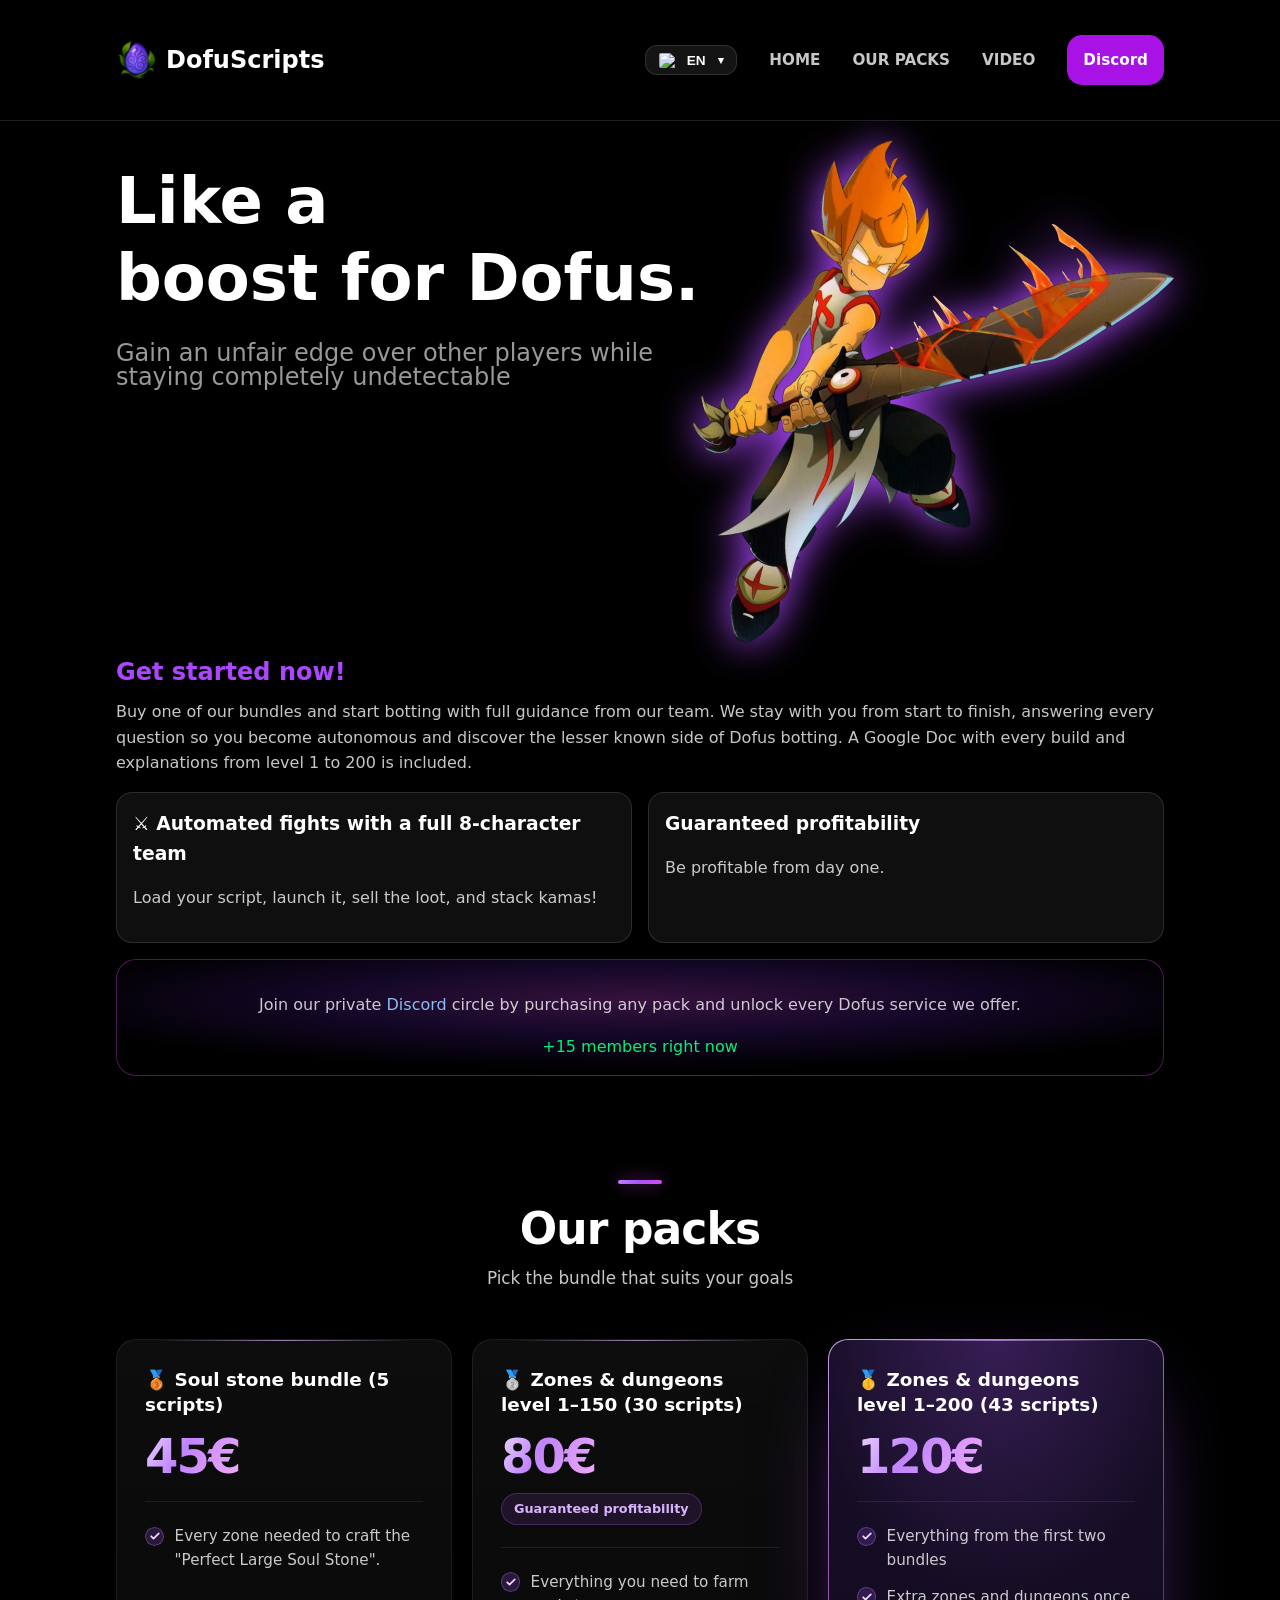
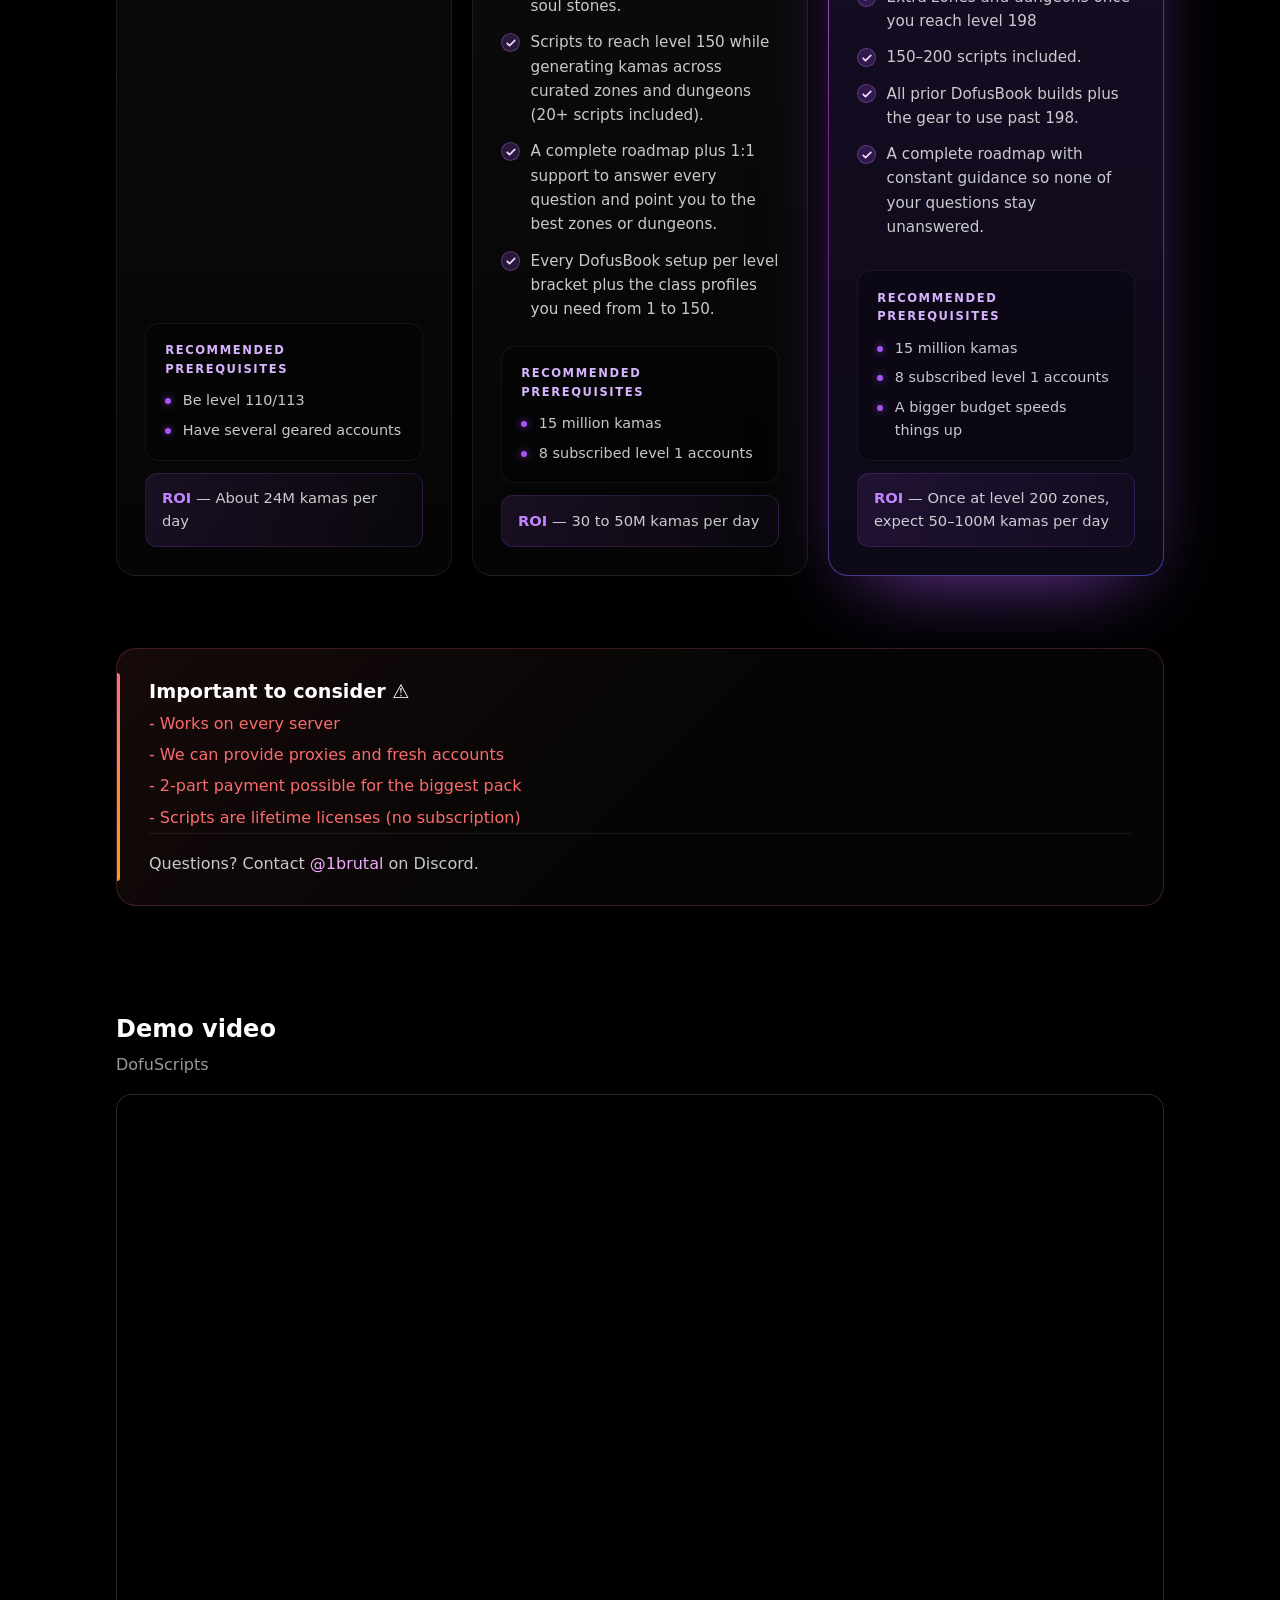
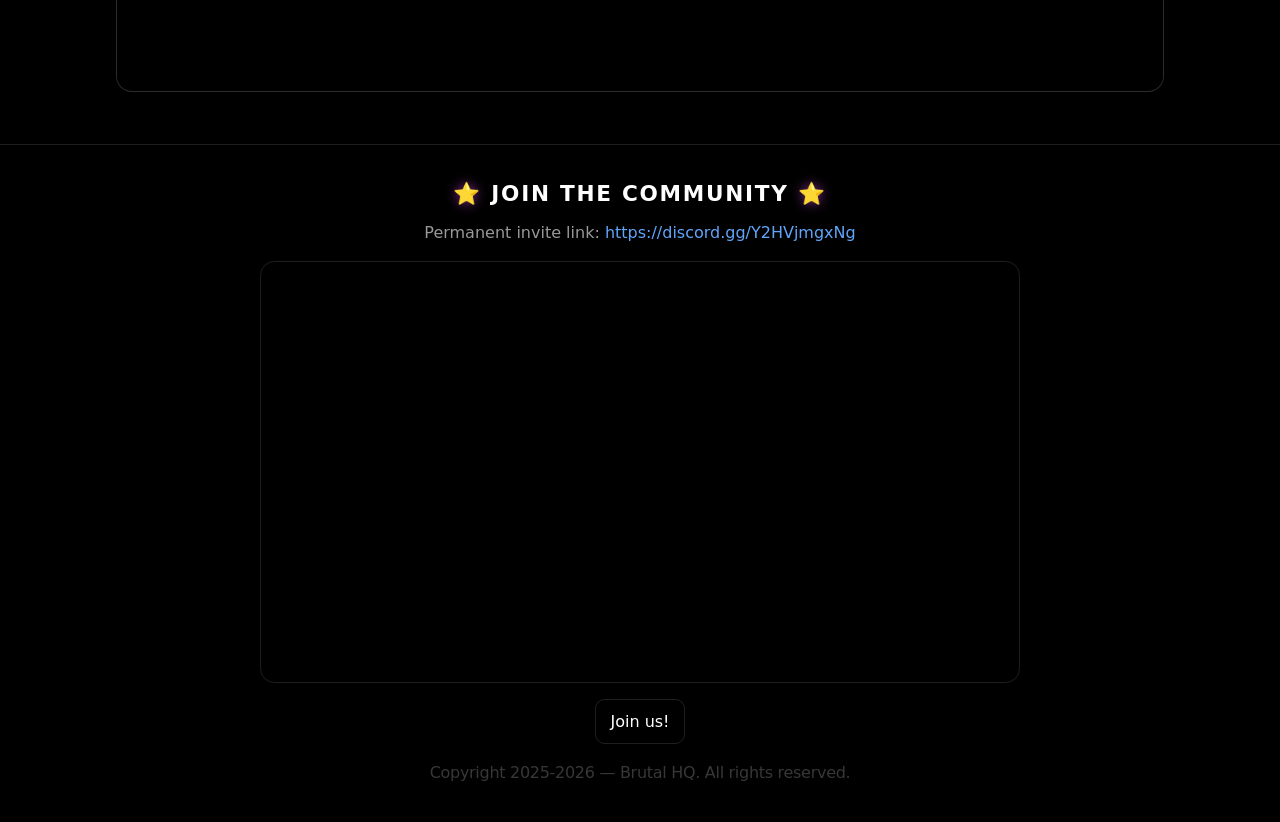
==== en/index.html @ c9776eda "feat: modern packs grid, blade shine animation and multilingual SEO - Packs section: 3-column pricin" ====
<!doctype html>
<!-- Page générée par _tools/build_i18n.py à partir de index.html : ne pas modifier à la main -->
<html lang="en" data-page-lang="en">

<head>
  <meta charset="utf-8" />
  <meta name="viewport" content="width=device-width, initial-scale=1.0" />

  <meta name="theme-color" content="#000000" />

  <!-- ===== SEO de base ===== -->
  <title>DofuScripts – Dofus 3.0 Unity Script Packs (Level 1 to 200)</title>
  <meta name="description"
    content="Dofus 3.0 Unity script packs from level 1 to 200: zones, dungeons and soul stones with an 8-character team. Lifetime scripts, demo video and Discord support." />
  <meta name="robots" content="index,follow,max-image-preview:large,max-snippet:-1,max-video-preview:-1" />
  <meta name="author" content="Brutal HQ" />
  <link rel="canonical" href="https://www.dofuscripts.com/en/" />

  <!-- Versions linguistiques -->
  <link rel="alternate" hreflang="fr" href="https://www.dofuscripts.com/" />
  <link rel="alternate" hreflang="en" href="https://www.dofuscripts.com/en/" />
  <link rel="alternate" hreflang="es" href="https://www.dofuscripts.com/es/" />
  <link rel="alternate" hreflang="pt" href="https://www.dofuscripts.com/pt/" />
  <link rel="alternate" hreflang="ar-MA" href="https://www.dofuscripts.com/ma/" />
  <link rel="alternate" hreflang="x-default" href="https://www.dofuscripts.com/" />

  <!-- Favicons -->
  <link rel="icon" href="../favicon.ico" sizes="48x48">
  <link rel="icon" type="image/png" sizes="32x32" href="../favicon-32x32.png">
  <link rel="icon" type="image/png" sizes="1024x1024" href="../DofuScripts.png">
  <link rel="apple-touch-icon" sizes="180x180" href="../apple-touch-icon.png">
  <link rel="manifest" href="../site.webmanifest">

  <!-- ===== Social (Open Graph & Twitter) ===== -->
  <meta property="og:type" content="website">
  <meta property="og:site_name" content="DofuScripts">
  <meta property="og:locale" content="en_GB">
  <meta property="og:locale:alternate" content="fr_FR">
  <meta property="og:locale:alternate" content="es_ES">
  <meta property="og:locale:alternate" content="pt_BR">
  <meta property="og:locale:alternate" content="ar_MA">
  <meta property="og:title" content="DofuScripts — Dofus 3.0 script packs with full coaching">
  <meta property="og:description" content="Dofus script packs from level 1 to 200, demo video and complete support">
  <meta property="og:url" content="https://www.dofuscripts.com/en/">
  <meta property="og:image" content="https://www.dofuscripts.com/og-image.jpg">
  <meta property="og:image:type" content="image/jpeg">
  <meta property="og:image:width" content="1200">
  <meta property="og:image:height" content="630">
  <meta property="og:image:alt" content="Logo DofuScripts">

  <meta name="twitter:card" content="summary_large_image">
  <meta name="twitter:title" content="DofuScripts — Dofus 3.0 script packs with full coaching">
  <meta name="twitter:description" content="Dofus script packs from level 1 to 200, demo video and complete support">
  <meta name="twitter:url" content="https://www.dofuscripts.com/en/">
  <meta name="twitter:image" content="https://www.dofuscripts.com/og-image.jpg">
  <meta name="twitter:image:alt" content="Logo DofuScripts">

  <!-- Perf hints pour YouTube -->
  <link rel="preconnect" href="https://www.youtube-nocookie.com" crossorigin>
  <link rel="dns-prefetch" href="https://www.youtube-nocookie.com">
  <link rel="preconnect" href="https://i.ytimg.com" crossorigin>
  <link rel="dns-prefetch" href="https://i.ytimg.com">

  <!-- Script JS -->
  <script src="../effect.js" defer></script>

  <!-- ===== Données structurées Schema.org ===== -->
  <script type="application/ld+json">
  {
    "@context": "https://schema.org",
    "@graph": [
      {
        "@type": "Organization",
        "@id": "https://www.dofuscripts.com/#organization",
        "name": "DofuScripts",
        "url": "https://www.dofuscripts.com/",
        "logo": {
          "@type": "ImageObject",
          "url": "https://www.dofuscripts.com/DofuScripts.png",
          "width": 1024,
          "height": 1024
        },
        "description": "Dofus 3.0 Unity script packs from level 1 to 200 with full support on Discord.",
        "sameAs": [
          "https://discord.gg/Y2HVjmgxNg"
        ],
        "contactPoint": {
          "@type": "ContactPoint",
          "contactType": "customer support",
          "url": "https://discord.gg/Y2HVjmgxNg",
          "availableLanguage": [
            "French",
            "English",
            "Spanish",
            "Portuguese",
            "Arabic"
          ]
        }
      },
      {
        "@type": "WebSite",
        "@id": "https://www.dofuscripts.com/#website",
        "name": "DofuScripts",
        "url": "https://www.dofuscripts.com/",
        "inLanguage": [
          "fr-FR",
          "en",
          "es",
          "pt",
          "ar-MA"
        ],
        "publisher": {
          "@id": "https://www.dofuscripts.com/#organization"
        }
      },
      {
        "@type": "WebPage",
        "@id": "https://www.dofuscripts.com/en/#webpage",
        "url": "https://www.dofuscripts.com/en/",
        "name": "DofuScripts – Dofus 3.0 Unity Script Packs (Level 1 to 200)",
        "description": "Dofus 3.0 Unity script packs from level 1 to 200: zones, dungeons and soul stones with an 8-character team. Lifetime scripts, demo video and Discord support.",
        "inLanguage": "en",
        "isPartOf": {
          "@id": "https://www.dofuscripts.com/#website"
        },
        "about": {
          "@id": "https://www.dofuscripts.com/#organization"
        },
        "video": {
          "@id": "https://www.dofuscripts.com/#video"
        }
      },
      {
        "@type": "VideoObject",
        "@id": "https://www.dofuscripts.com/#video",
        "name": "Demo video DofuScripts",
        "description": "Démo des packs et fonctionnalités DofuScripts.",
        "thumbnailUrl": [
          "https://i.ytimg.com/vi/tYnIxwcrqRg/hqdefault.jpg"
        ],
        "uploadDate": "2025-10-10",
        "contentUrl": "https://www.youtube.com/watch?v=tYnIxwcrqRg",
        "embedUrl": "https://www.youtube-nocookie.com/embed/tYnIxwcrqRg?rel=0&modestbranding=1",
        "publisher": {
          "@id": "https://www.dofuscripts.com/#organization"
        }
      },
      {
        "@type": "ItemList",
        "@id": "https://www.dofuscripts.com/en/#packs",
        "name": "Our packs DofuScripts",
        "numberOfItems": 3,
        "itemListElement": [
          {
            "@type": "ListItem",
            "position": 1,
            "item": {
              "@type": "Product",
              "name": "Soul stone bundle (5 scripts)",
              "description": "Every zone needed to craft the \"Perfect Large Soul Stone\". ROI — About 24M kamas per day",
              "image": "https://www.dofuscripts.com/DofuScripts.png",
              "brand": {
                "@type": "Brand",
                "name": "DofuScripts"
              },
              "offers": {
                "@type": "Offer",
                "price": "45.00",
                "priceCurrency": "EUR",
                "availability": "https://schema.org/InStock",
                "url": "https://www.dofuscripts.com/en/#packs",
                "seller": {
                  "@id": "https://www.dofuscripts.com/#organization"
                }
              }
            }
          },
          {
            "@type": "ListItem",
            "position": 2,
            "item": {
              "@type": "Product",
              "name": "Zones & dungeons level 1–150 (30 scripts)",
              "description": "Everything you need to farm soul stones. ROI — 30 to 50M kamas per day",
              "image": "https://www.dofuscripts.com/DofuScripts.png",
              "brand": {
                "@type": "Brand",
                "name": "DofuScripts"
              },
              "offers": {
                "@type": "Offer",
                "price": "80.00",
                "priceCurrency": "EUR",
                "availability": "https://schema.org/InStock",
                "url": "https://www.dofuscripts.com/en/#packs",
                "seller": {
                  "@id": "https://www.dofuscripts.com/#organization"
                }
              }
            }
          },
          {
            "@type": "ListItem",
            "position": 3,
            "item": {
              "@type": "Product",
              "name": "Zones & dungeons level 1–200 (43 scripts)",
              "description": "Everything from the first two bundles ROI — Once at level 200 zones, expect 50–100M kamas per day",
              "image": "https://www.dofuscripts.com/DofuScripts.png",
              "brand": {
                "@type": "Brand",
                "name": "DofuScripts"
              },
              "offers": {
                "@type": "Offer",
                "price": "120.00",
                "priceCurrency": "EUR",
                "availability": "https://schema.org/InStock",
                "url": "https://www.dofuscripts.com/en/#packs",
                "seller": {
                  "@id": "https://www.dofuscripts.com/#organization"
                }
              }
            }
          }
        ]
      }
    ]
  }
  </script>

  <!-- ======= CSS ======= -->
  <link rel="stylesheet" href="../style.css">

</head>

<body>

  <header class="header">
    <div class="container">
      <div class="brand">
        <!-- Logo image -->
        <div class="brand">
          <a href="#">
            <img src="../logo-96.png" alt="Logo DofuScripts" class="logo" width="42" height="42">
          </a>
        </div>
        <a href="#" class="brand-link">
          <strong style="font-size:1.5rem">DofuScripts</strong>
        </a>
      </div>
      <nav id="nav" class="nav" aria-label="Navigation principale">
        <div class="language-toggle">
          <button id="languageButton" class="language-button" type="button" aria-haspopup="true" aria-expanded="false"
            aria-controls="languageMenu" aria-label="Change language">
            <span class="sr-only" data-i18n="nav.languageLabel">Change language</span>
            <img id="languageButtonFlag" class="flag-icon" src="https://flagcdn.com/w40/gb.png" width="20" height="15" alt="EN" />
            <span id="languageButtonLabel">EN</span>
            <span class="language-caret" aria-hidden="true">▾</span>
          </button>
          <div id="languageMenu" class="language-menu" role="menu">
            <button type="button" class="language-option" data-lang="fr" data-href="../" role="menuitem">
              <img class="flag-icon" src="https://flagcdn.com/w40/fr.png" width="20" height="15" alt="FR" /> Français
            </button>
            <button type="button" class="language-option" data-lang="en" data-href="../en/" role="menuitem">
              <img class="flag-icon" src="https://flagcdn.com/w40/gb.png" width="20" height="15" alt="GB" /> English
            </button>
            <button class="language-option" data-lang="es" data-href="../es/" role="menuitem">
              <img class="flag-icon" src="https://flagcdn.com/w40/es.png" width="20" height="15" alt="ES" />
              <span>Español</span>
            </button>
            <button class="language-option" data-lang="pt" data-href="../pt/" role="menuitem">
              <img class="flag-icon" src="https://flagcdn.com/w40/pt.png" width="20" height="15" alt="PT" />
              <span>Português</span>
            </button>
            <button class="language-option" data-lang="ar" data-href="../ma/" role="menuitem">
              <img class="flag-icon" src="https://flagcdn.com/w40/ma.png" width="20" height="15" alt="MA" />
              <span>Maroc</span>
            </button>
          </div>
        </div>
        <strong><a href="#accueil" data-i18n="nav.home">HOME</a></strong>
        <strong><a href="#packs" data-i18n="nav.packs">OUR PACKS</a></strong>
        <strong><a href="#video" data-i18n="nav.video">VIDEO</a></strong>
        <strong><a href="https://discord.gg/Y2HVjmgxNg" class="nav-button" target="_blank"
            rel="noopener" data-i18n="nav.discord">Discord</a></strong>
      </nav>
      <button id="burger" class="burger" aria-label="Ouvrir le menu">☰</button>
    </div>

  </header>

  <main>
    <section id="accueil">
      <div class="snow-container"></div>
      <div class="container">

        <h1 style="font-size: 4rem" data-i18n="hero.title">Like a <br> boost for Dofus.</h1>
        <p class="muted2" style="font-size: 1.5rem; line-height: 1;" data-i18n="hero.subtitle">Gain an unfair edge over other players while <br> staying completely undetectable</p>
        <div class="image-container">
          <div class="right-image">
            <picture>
              <source srcset="../Tristepin.webp" type="image/webp">
              <img src="../Tristepin.png" alt="Tristepin, a Dofus character, attacking with his flaming sword"
                class="fade-in-image glow" width="1200" height="1250" fetchpriority="high">
            </picture>
            <span class="blade-shine" aria-hidden="true"></span>
            <span class="blade-glint" aria-hidden="true"></span>
          </div>
        </div>
        <h2 style="margin-top:15rem; color:#AD46FF" data-i18n="hero.ctaHeading">Get started now!</h2>
        <p class="muted" style="margin-top:.5rem" data-i18n="hero.ctaBody">Buy one of our bundles and start botting with full guidance from our team. We stay with you from start to finish, answering every question so you become autonomous and discover the lesser known side of Dofus botting. A Google Doc with every build and explanations from level 1 to 200 is included.</p>

        <div class="grid cols-2" style="margin-top:1rem">
          <div class="card">
            <h3 data-i18n="hero.cardCombatTitle">⚔️ Automated fights with a full 8-character team</h3>
            <p class="muted" data-i18n="hero.cardCombatBody">Load your script, launch it, sell the loot, and stack kamas!</p>
          </div>
          <div class="card">
            <h3 data-i18n="hero.cardRoiTitle">Guaranteed profitability</h3>
            <p class="muted" data-i18n="hero.cardRoiBody">Be profitable from day one.</p>
          </div>
        </div>


        <div class="section-bg" style="margin-top:1rem;padding:1rem">
          <p class="muted" data-i18n="hero.sectionBgText">Join our private <span style="color:#8cbbf5">Discord</span> circle by purchasing any pack and unlock every Dofus service we offer.</p>
          <p class="muted2" style="margin:.25rem 0 0 0; color: rgb(1, 240, 121);" data-i18n="hero.sectionBgMembers">+15 members right now</p>

        </div>
      </div>
    </section>

    <section id="packs">
      <div class="container">
        <div class="section-head">
          <h2 data-i18n="packs.title">Our packs</h2>
          <p class="muted" data-i18n="packs.subtitle">Pick the bundle that suits your goals</p>
        </div>

        <div class="packs-grid">
          <div class="card pack-card">
            <div class="pack-head">
              <h3 data-i18n="pack1.title">🥉 Soul stone bundle (5 scripts)</h3>
              <span class="pill price">45€</span>
            </div>
            <ul class="list muted">
              <li data-i18n="pack1.feature1">Every zone needed to craft the "Perfect Large Soul Stone".</li>
            </ul>
            <div class="card prereq">
              <div class="prereq-title" data-i18n="packs.prereqTitle">Recommended prerequisites</div>
              <ul class="list muted">
                <li data-i18n="pack1.prereq1">Be level 110/113</li>
                <li data-i18n="pack1.prereq2">Have several geared accounts</li>
              </ul>
            </div>
            <p class="muted rentability" data-i18n="pack1.rentability"><strong style="color:#AD46FF">ROI</strong> — About 24M kamas per day</p>
          </div>

          <div class="card pack-card">
            <div class="pack-head">
              <h3 data-i18n="pack2.title">🥈 Zones & dungeons level 1–150 (30 scripts)</h3>
              <span class="pill price">80€</span>
              <p class="muted pack-tagline" data-i18n="pack2.tagline">Guaranteed profitability</p>
            </div>
            <ul class="list muted">
              <li data-i18n="pack2.feature1">Everything you need to farm soul stones.</li>
              <li data-i18n="pack2.feature2">Scripts to reach level 150 while generating kamas across curated zones and dungeons (20+ scripts included).</li>
              <li data-i18n="pack2.feature3">A complete roadmap plus 1:1 support to answer every question and point you to the best zones or dungeons.</li>
              <li data-i18n="pack2.feature4">Every DofusBook setup per level bracket plus the class profiles you need from 1 to 150.</li>
            </ul>
            <div class="card prereq">
              <div class="prereq-title" data-i18n="packs.prereqTitle">Recommended prerequisites</div>
              <ul class="list muted">
                <li data-i18n="pack2.prereq1">15 million kamas</li>
                <li data-i18n="pack2.prereq2">8 subscribed level 1 accounts</li>
              </ul>
            </div>
            <p class="muted rentability" data-i18n="pack2.rentability"><strong style="color:#AD46FF">ROI</strong> — 30 to 50M kamas per day</p>
          </div>

          <div class="card pack-card pack-featured">
            <div class="pack-head">
              <h3 data-i18n="pack3.title">🥇 Zones & dungeons level 1–200 (43 scripts)</h3>
              <span class="pill price">120€</span>
            </div>
            <ul class="list muted">
              <li data-i18n="pack3.feature1">Everything from the first two bundles</li>
              <li data-i18n="pack3.feature2">Extra zones and dungeons once you reach level 198</li>
              <li data-i18n="pack3.feature3">150–200 scripts included.</li>
              <li data-i18n="pack3.feature4">All prior DofusBook builds plus the gear to use past 198.</li>
              <li data-i18n="pack3.feature5">A complete roadmap with constant guidance so none of your questions stay unanswered.</li>
            </ul>
            <div class="card prereq">
              <div class="prereq-title" data-i18n="packs.prereqTitle">Recommended prerequisites</div>
              <ul class="list muted">
                <li data-i18n="pack3.prereq1">15 million kamas</li>
                <li data-i18n="pack3.prereq2">8 subscribed level 1 accounts</li>
                <li data-i18n="pack3.prereq3">A bigger budget speeds things up</li>
              </ul>
            </div>
            <p class="muted rentability" data-i18n="pack3.rentability"><strong style="color:#AD46FF">ROI</strong> — Once at level 200 zones, expect 50–100M kamas per day</p>
          </div>
        </div>

        <div class="card notice-card">
          <p class="notice-title" data-i18n="packs.noticeTitle">Important to consider ⚠️</p>
          <p class="muted notice-body" data-i18n="packs.noticeBody">- Works on every server<br>- We can provide proxies and fresh accounts<br>- 2-part payment possible for the biggest pack<br>- Scripts are lifetime licenses (no subscription)</p>
          <p class="muted notice-contact" data-i18n="packs.questions">Questions? Contact <span style="color:#f0abfc">@1brutal</span> on Discord.</p>
        </div>
      </div>
    </section>

    <section id="video">
      <div class="container">
        <h2 data-i18n="video.title">Demo video</h2>
        <p class="muted2" style="margin-top:.25rem" data-i18n="video.subtitle">DofuScripts</p>
        <div class="card" style="margin-top:1rem;padding:0;overflow:hidden">
          <div style="aspect-ratio:16/9;background:#000">
            <iframe width="100%" height="100%"
              src="https://www.youtube-nocookie.com/embed/tYnIxwcrqRg?rel=0&modestbranding=1"
              title="Demo video DofuScripts" frameborder="0"
              allow="accelerometer; autoplay; clipboard-write; encrypted-media; gyroscope; picture-in-picture; web-share"
              loading="lazy" referrerpolicy="strict-origin-when-cross-origin" allowfullscreen></iframe>
          </div>
        </div>
      </div>
    </section>
  </main>

  <footer id="discord">
    <div class="container" style="padding:2rem 0 2.25rem 0">
      <div class="discord-wrap">
        <h2 class="discord-title"><span class="star">⭐</span> <span data-i18n="footer.communityTitle">JOIN THE COMMUNITY</span> <span class="star">⭐</span></h2>
        <div class="discord-invite muted2">
          <span data-i18n="footer.invite">Permanent invite link:</span>
          <a id="inviteLink" href="https://discord.gg/Y2HVjmgxNg" target="_blank"
            rel="noreferrer">https://discord.gg/Y2HVjmgxNg</a>
        </div>
        <div class="discord-card">
          <iframe id="discordWidget" class="discord-frame" title="Discord Widget"
            src="https://discord.com/widget?id=1425488513432031236&theme=dark" allowtransparency="true" loading="lazy"
            sandbox="allow-popups allow-popups-to-escape-sandbox allow-same-origin allow-scripts"></iframe>
        </div>
        <div id="discordFallback" class="muted" style="display:none;padding:.8rem 0;text-align:center"
          data-i18n="footer.widgetFallback">The widget seems disabled on the server. Enable it via <strong>Server Settings → Widget → Enable Widget</strong>.</div>
        <div style="text-align:center;margin-top:1rem">
          <a class="btn" href="https://discord.gg/Y2HVjmgxNg" target="_blank" rel="noreferrer"
            data-i18n="footer.joinCta">Join us!</a>
        </div>
        <div style="text-align:center;margin-top:1rem;letter-spacing: -0.29px;color:rgb(56, 55, 55)"
          data-i18n="footer.copyright">Copyright 2025-2026 <span id="y"></span> — Brutal HQ. All rights reserved.</div>
      </div>
    </div>
  </footer>

  <script>
    const burger = document.getElementById('burger');
    const nav = document.getElementById('nav');
    const navLinks = nav.querySelectorAll('a');

    // Ouvre / ferme le menu quand on clique sur le burger
    burger.addEventListener('click', () => {
      nav.classList.toggle('active');
      burger.classList.toggle('active');
    });

    // Ferme le menu quand on clique sur un lien
    navLinks.forEach(link => {
      link.addEventListener('click', () => {
        nav.classList.remove('active');
        burger.classList.remove('active');
      });
    });
  </script>



</body>

</html>
---- style.css ----
:root {
    --bg: #000;
    --fg: #fff;
    --muted: rgba(255, 255, 255, .78);
    --muted2: rgba(255, 255, 255, .6);
    --card: rgba(255, 255, 255, .06);
    --border: rgba(255, 255, 255, .12);
    --accent: #d946ef;
    --accent-2: #6d28d9;
  }

  html {
    scroll-behavior: smooth
  }

  body {
    margin: 0;
    background: var(--bg);
    color: var(--fg);
    font: 16px/1.6 ui-sans-serif, system-ui, -apple-system, Segoe UI, Roboto, Ubuntu, Cantarell, Noto Sans, Arial, "Apple Color Emoji", "Segoe UI Emoji"
  }

  .container {
    max-width: 1080px;
    margin-inline: auto;
    padding: 0 1rem
  }

  .header {
    position: sticky;
    top: 0;
    z-index: 40;
    border-bottom: 1px solid var(--border);
    background: rgba(0, 0, 0, .7);
    -webkit-backdrop-filter: saturate(150%) blur(6px);
    backdrop-filter: saturate(150%) blur(6px);
  }

  .brand {
    display: flex;
    align-items: center;
    gap: .5rem
  }

  .nav {
    display: flex;
    gap: 1.25rem;
    align-items: center
  }

  .nav a {
    color: var(--muted);
    text-decoration: none;
    font-size: .95rem;
    font-weight: 700;
    text-transform: uppercase;
    transition: transform 0.5s ease, color 0.5s ease;
  }

  .nav a:hover {
    color: var(--fg);
    transform: translateY(-2px)
  }

  .nav-button {
    background-color: #a855f7;
    color: #fff !important;
    padding: .4rem .9rem;
    border-radius: .5rem;
    text-transform: none !important;
    transition: all .3s ease;
  }

  .nav-button:hover {
    background-color: #9333ea;
    box-shadow: 0 0 12px rgba(168, 85, 247, .5);
    transform: translateY(-2px);
  }

  .burger {
    display: none;
    appearance: none;
    background: none;
    border: 1px solid var(--border);
    border-radius: .6rem;
    color: #fff;
    padding: .45rem .6rem
  }

  section {
    scroll-margin-top: 84px;
    padding: 3.25rem 0
  }

  h1 {
    font-size: 2.125rem;
    line-height: 1.2;
    margin: 0
  }

  h2 {
    font-size: 1.5rem;
    margin: 0
  }

  h3 {
    margin: 0 0 .25rem 0
  }

  .muted {
    color: var(--muted)
  }

  .muted2 {
    color: var(--muted2)
  }

  .grid {
    display: grid;
    gap: 1rem
  }

  .cols-2 {
    grid-template-columns: repeat(2, minmax(0, 1fr))
  }

  .card {
    background: var(--card);
    border: 1px solid var(--border);
    border-radius: 1rem;
    padding: 1rem
  }

  .pill {
    display: inline-block;
    background: rgba(217, 70, 239, .22);
    color: #f0abfc;
    padding: .35rem .7rem;
    border-radius: .5rem;
    font-size: .85rem;
    white-space: nowrap
  }

  .section-bg {
    position: relative;
    overflow: hidden;
    border: 1px solid rgba(217, 70, 239, .35);
    border-radius: 1.25rem;
    text-align: center;
    ;
    background: radial-gradient(60% 60% at 50% 35%, rgba(217, 70, 239, .25), rgba(109, 40, 217, .18), rgba(0, 0, 0, 0))
  }

  footer {
    border-top: 1px solid var(--border);
    background: rgba(0, 0, 0, .7)
  }

  .footer-grid {
    display: grid;
    gap: 1rem;
    grid-template-columns: 1fr
  }

  @media (max-width: 768px) {
    body {
      font-size: 15px
    }

    h1 {
      font-size: 1.6rem
    }

    h2 {
      font-size: 1.25rem
    }

    .cols-2 {
      grid-template-columns: 1fr
    }

    .nav {
      display: none
    }

    .nav.open {
      display: flex;
      flex-direction: column;
      gap: .75rem;
      position: absolute;
      right: 1rem;
      top: 56px;
      background: #0a0a0a;
      border: 1px solid var(--border);
      border-radius: .8rem;
      padding: .6rem 1rem
    }

    section {
      padding: 2.25rem 0
    }

    .container {
      padding: 0 .9rem
    }
  }

  .brand img {
    background: transparent;
    border: none;
    outline: none;
    box-shadow: none;
  }

  a:focus,
  a:active {
    outline: none;
    box-shadow: none;
  }

  .discord-wrap {
    max-width: 760px;
    margin: 0 auto
  }

  .discord-title {
    letter-spacing: .08em;
    text-transform: uppercase;
    font-weight: 800;
    font-size: 1.35rem;
    display: flex;
    align-items: center;
    justify-content: center;
    gap: .6rem
  }

  .discord-title .star {
    filter: drop-shadow(0 0 6px rgba(217, 70, 239, .6))
  }

  .discord-invite {
    margin: .5rem 0 1rem 0;
    text-align: center
  }

  .discord-invite a {
    color: #60a5fa;
    text-decoration: none
  }

  .discord-invite a:hover {
    text-decoration: underline
  }

  .discord-card {
    padding: 0;
    border: 1px solid var(--border);
    border-radius: .9rem;
    overflow: hidden;
    box-shadow: 0 10px 30px rgba(0, 0, 0, .35)
  }

  .discord-frame {
    display: block;
    border: 0;
    width: 100%;
    height: 420px;
    border-radius: .6rem
  }

  .btn {
    display: inline-block;
    border: 1px solid var(--border);
    padding: .55rem .9rem;
    border-radius: .6rem;
    color: #fff;
    text-decoration: none
  }

  .btn:hover {
    background: rgba(255, 255, 255, .06)
  }



  .brand {
    display: flex;
    align-items: center;
    gap: 0.5rem;
    /* espace entre logo et texte */
  }

  .brand .logo {
    width: 42px;
    /* taille du logo */
    height: 42px;
    object-fit: contain;
    vertical-align: middle;
  }

  .brand strong {
    font-size: 0.95rem;
  }

  .brand-link {
    text-decoration: none !important;
    color: #fff !important;
    display: flex;
    align-items: center;
    cursor: pointer;
  }

  .brand-link:hover {
    opacity: 0.9;
  }

  .header .container {
    display: flex;
    align-items: center;
    justify-content: space-between;
    height: 120px;
    /* ajuste si nécessaire */
  }


  .nav-button {
    /* permet de gérer la largeur et hauteur */
    padding: 1rem;
    /* espace à l'intérieur du bouton */
    background-color: #a812e4;
    /* couleur de fond */
    color: #fff;
    /* couleur du texte */
    text-decoration: none;
    /* supprime le soulignement */
    border-radius: 15px;
    /* coins arrondis, plus grand = plus rond */
    font-weight: bold;
    transition: transform 0.2s ease, background-color 0.2s ease;
  }

  .language-toggle {
    position: relative
  }

  .language-button {
    display: flex;
    align-items: center;
    gap: 0.5rem;
    background: rgba(255, 255, 255, .08);
    /* Dark transparent background */
    border: 1px solid var(--border);
    border-radius: .75rem;
    /* Original radius */
    color: #fff;
    font-weight: 600;
    font-size: .85rem;
    padding: .4rem .8rem;
    cursor: pointer;
    transition: background .2s ease, transform .2s ease;
    min-width: unset;
    /* Remove fixed width constraint if not needed, or keep for stability. Let's start with auto/unset to fit content naturally */
    appearance: none;
    -webkit-appearance: none;
    -moz-appearance: none;
    line-height: normal;
  }

  .language-button:hover {
    background: rgba(255, 255, 255, .16);
    transform: translateY(-1px);
    /* Original hover effect */
  }

  .language-caret {
    font-size: .7rem;
    margin-left: .25rem;
  }

  .language-menu {
    position: absolute;
    top: calc(100% + .4rem);
    left: 0;
    /* Align left again or center? Original was left:0 */
    /* If left:0, it aligns with left of button. */
    background: #0a0a0a;
    border: 1px solid var(--border);
    border-radius: .75rem;
    min-width: 140px;
    display: flex;
    flex-direction: column;
    gap: .25rem;
    padding: .4rem;
    box-shadow: 0 10px 25px rgba(0, 0, 0, .35);
    opacity: 0;
    transform: translateY(6px);
    pointer-events: none;
    transition: opacity .2s ease, transform .2s ease;
    z-index: 95;
  }

  .language-menu.open {
    opacity: 1;
    transform: translateY(0);
    pointer-events: auto;
  }

  .language-option {
    background: none;
    border: none;
    color: #fff;
    text-align: left;
    padding: .4rem .5rem;
    border-radius: .5rem;
    font-size: .9rem;
    cursor: pointer;
    display: flex;
    align-items: center;
    gap: 0.5rem;
  }

  .language-option:hover {
    background: rgba(255, 255, 255, .08)
  }

  .flag-icon {
    width: 20px;
    height: auto;
    object-fit: contain;
    display: block;
    border-radius: 2px;
  }

  .language-option.active {
    background: rgba(173, 70, 255, .2);
    color: #f0abfc;
    font-weight: 600
  }

  .sr-only {
    position: absolute;
    width: 1px;
    height: 1px;
    padding: 0;
    margin: -1px;
    overflow: hidden;
    clip: rect(0, 0, 0, 0);
    white-space: nowrap;
    border: 0
  }

  .nav-button:hover {
    transform: scale(1.1);
    /* agrandit légèrement le bouton */

  }

  .nav {
    display: flex;
    gap: 2rem;
    /* augmente l'espacement horizontal entre les liens */
  }

  .container {
    position: relative;
    /* nécessaire pour que l'image soit positionnée par rapport à ce container */
  }


  /* === Image positionnée à droite sur PC === */
  .right-image {
    position: absolute;
    top: -26px;
    right: 0;
    width: 500px;
    max-width: 100%;
  }


  .right-image img {
    width: 100%;
    height: auto;
    object-fit: contain;
  }



  @media (min-width: 769px) {

    /* Restaure le glow sur PC */
    .fade-in-image.glow {
      filter: drop-shadow(0 0 20px #ad46ff);
    }
  }

  @media (max-width: 768px) {
    .right-image {
      position: relative;
      top: auto;
      right: auto;
      width: 80%;
      max-width: 380px;
      margin: 2.5rem auto 0;
    }

    .right-image img {
      width: 100%;
      height: auto;
    }

    /* Le conteneur ne doit plus rogner le personnage */
    .image-container {
      overflow: visible;
    }
  }


  @media (max-width: 768px) {
    .image-container+h2 {
      margin-top: 3rem !important;
    }


  }



  .fade-in-image {
    opacity: 1;
  }

  @keyframes fadeIn {
    from {
      opacity: 0;
      transform: translateY(5px);
    }

    to {
      opacity: 1;

    }
  }

  .fade-in-image.glow {
    max-width: 100%;
    display: block;
    margin: 0 auto;
  }

  html,
  body {
    overflow-x: hidden;
    /* ✅ empêche le scroll horizontal */
    width: 100%;
  }

  /* Sécurise tous les conteneurs pour éviter un léger débordement */
  .image-container {
    max-width: 100%;
    /* ✅ empêche tout dépassement horizontal */
    overflow-x: hidden;
  }

  .snow-container {
    position: fixed;
    top: 0;
    left: 0;
    width: 100%;
    height: 100%;
    pointer-events: none;
    /* pour ne pas bloquer les clics */
    overflow: hidden;
    z-index: 9999;
  }

  .snowflake {
    position: absolute;
    top: -10px;
    width: 10px;
    height: 10px;
    background: white;
    border-radius: 50%;
    opacity: 0.8;
    animation-name: fall;
    animation-timing-function: linear;
    animation-iteration-count: infinite;
  }

  @keyframes fall {
    to {
      transform: translateY(100vh);
    }
  }

  .glow {
    position: relative;
    filter: drop-shadow(0 0 1px #9b2eff) drop-shadow(0 0 15px #9b2eff);
  }

  @media (max-width: 768px) {

    /* --- NAV --- */
    .nav {
      position: fixed;
      top: 0;
      right: 0;
      width: 70%;
      height: 100vh;
      background: #0f0f0f;
      display: flex;
      flex-direction: column;
      justify-content: center;
      align-items: center;
      transform: translateX(100%);
      opacity: 0;
      visibility: hidden;
      pointer-events: none;
      transition:
        transform 0.38s cubic-bezier(.2, .9, .2, 1),
        opacity 0.28s ease,
        visibility 0s linear 0.38s;
      z-index: 90;
      padding: 2rem 1rem;
    }

    .nav.active {
      transform: translateX(0);
      opacity: 1;
      visibility: visible;
      pointer-events: auto;
      transition:
        transform 0.38s cubic-bezier(.2, .9, .2, 1),
        opacity 0.28s ease,
        visibility 0s linear 0s;
    }

    .nav a {
      color: #fff;
      text-decoration: none;
      font-size: 1.4rem;
      margin: 14px 0;
      opacity: 0;
      transform: translateX(18px);
      transition: opacity 0.28s ease 0.05s, transform 0.28s ease 0.05s;
    }

    .nav.active a {
      opacity: 1;
      transform: translateX(0);
    }

    .language-toggle {
      width: 100%;
      display: flex;
      justify-content: center;
      margin-bottom: 1rem
    }

    .language-menu {
      left: 50%;
      transform: translate(-50%, 6px);
      width: 100%;
      max-width: 240px
    }

    .language-menu.open {
      transform: translate(-50%, 0)
    }

    /* --- BURGER --- */
    .burger {
      display: block;
      background: none;
      border: none;
      color: white;
      font-size: 0;
      /* on masque le caractère ☰ */
      width: 32px;
      height: 24px;
      position: relative;
      z-index: 100;
      cursor: pointer;
    }

    .burger::before,
    .burger::after,
    .burger span {
      content: "";
      position: absolute;
      left: 0;
      width: 100%;
      height: 3px;
      background: #fff;
      transition: transform 0.28s ease, opacity 0.28s ease;
    }

    .burger::before {
      top: 0;
    }

    .burger span {
      top: 50%;
      transform: translateY(-50%);
    }

    .burger::after {
      bottom: 0;
    }

    .burger.active::before {
      transform: translateY(10px) rotate(45deg);
    }

    .burger.active span {
      opacity: 0;
    }

    .burger.active::after {
      transform: translateY(-10px) rotate(-45deg);
    }
  }

  /* === Centrage du titre Discord sur mobile === */
  @media (max-width: 768px) {
    #discord .discord-title {
      text-align: center;
      display: flex;
      justify-content: center;
      align-items: center;
      width: 100%;
    }
  }

  * {
    max-width: 100%;
    box-sizing: border-box;
  }

  /* === FORCER la barre en FIXE ===
   Coller ceci en fin de style.css pour qu'il surpasse la plupart des règles. */
  header.header,
  .header {
    position: fixed !important;
    top: 0 !important;
    left: 0 !important;
    width: 100% !important;
    z-index: 99999 !important;
  }

  /* Evite que le contenu passe dessous (ajuste la valeur selon la hauteur réelle de ta nav) */
  body {
    padding-top: 111px !important;
    /* <- ajuste: 72px est un point de départ courant */
  }

  /* L'image WebP est dans un <picture> : on garde la mise en page de l'<img> */
  .right-image picture {
    display: contents;
  }

  /* =========================================================
     Section packs — grille moderne
     ========================================================= */

  #packs {
    --pk-border: rgba(255, 255, 255, .08);
    --pk-border-hi: rgba(192, 132, 252, .38);
    --pk-accent: #a855f7;
    --pk-accent-soft: #d8b4fe;
    --pk-danger: rgb(250, 107, 107);
    --pk-grad: linear-gradient(135deg, #c084fc 0%, #a855f7 45%, #d946ef 100%);
    --pk-grad-text: linear-gradient(120deg, #e9d5ff 0%, #c084fc 40%, #f0abfc 100%);
    --pk-ease: cubic-bezier(.2, .7, .2, 1);
    --pk-check: url("data:image/svg+xml,%3Csvg xmlns='http://www.w3.org/2000/svg' viewBox='0 0 24 24' fill='none' stroke='%23e9d5ff' stroke-width='3' stroke-linecap='round' stroke-linejoin='round'%3E%3Cpath d='M5.5 12.5l4 4L18.5 7.5'/%3E%3C/svg%3E");
  }

  /* En-tête de section */
  #packs .section-head {
    text-align: center;
    margin-bottom: clamp(2rem, 4vw, 3rem);
  }

  #packs .section-head::before {
    content: "";
    display: block;
    width: 44px;
    height: 4px;
    margin: 0 auto 1.25rem;
    border-radius: 4px;
    background: var(--pk-grad);
    box-shadow: 0 0 16px rgba(217, 70, 239, .6);
  }

  #packs .section-head h2 {
    font-size: clamp(1.9rem, 3.6vw, 2.75rem);
    line-height: 1.15;
    letter-spacing: -.02em;
  }

  #packs .section-head p {
    margin: .6rem 0 0;
    font-size: 1.05rem;
  }

  /* Grille */
  .packs-grid {
    display: grid;
    grid-template-columns: repeat(3, minmax(0, 1fr));
    gap: 1.25rem;
    align-items: stretch;
  }

  #packs .card p {
    margin: 0;
  }

  #packs .pack-card {
    position: relative;
    display: flex;
    flex-direction: column;
    padding: 1.75rem;
    border-radius: 20px;
    border: 1px solid var(--pk-border);
    background: linear-gradient(180deg, rgba(255, 255, 255, .05), rgba(255, 255, 255, .018));
    transition: transform .4s var(--pk-ease), border-color .4s ease, box-shadow .4s ease;
  }

  /* Liseré lumineux en haut de carte */
  #packs .pack-card::before {
    content: "";
    position: absolute;
    top: 0;
    left: 12%;
    right: 12%;
    height: 1px;
    background: linear-gradient(90deg, transparent, rgba(216, 180, 254, .7), transparent);
  }

  #packs .pack-card:hover {
    transform: translateY(-6px);
    border-color: var(--pk-border-hi);
    box-shadow: 0 30px 60px -30px rgba(168, 85, 247, .55);
  }

  /* Titre + prix */
  .pack-head {
    display: flex;
    flex-direction: column;
    align-items: flex-start;
    gap: .85rem;
    padding-bottom: 1.35rem;
    margin-bottom: 1.35rem;
    border-bottom: 1px solid var(--pk-border);
  }

  .pack-head h3 {
    margin: 0;
    font-size: 1.15rem;
    font-weight: 600;
    line-height: 1.35;
  }

  #packs .pill.price {
    padding: 0;
    border-radius: 0;
    background: var(--pk-grad-text);
    -webkit-background-clip: text;
    background-clip: text;
    color: transparent;
    -webkit-text-fill-color: transparent;
    font-size: 3rem;
    font-weight: 800;
    line-height: 1;
    letter-spacing: -.04em;
  }

  #packs .pack-tagline {
    display: inline-flex;
    align-items: center;
    padding: .3rem .75rem;
    border-radius: 999px;
    font-size: .8rem;
    font-weight: 600;
    color: var(--pk-accent-soft);
    background: rgba(168, 85, 247, .12);
    border: 1px solid rgba(168, 85, 247, .3);
  }

  /* Listes avec coches */
  #packs .list {
    list-style: none;
    margin: 0 0 1.5rem;
    padding: 0;
    display: grid;
    gap: .75rem;
  }

  #packs .list li {
    position: relative;
    padding-left: 1.85rem;
    font-size: .95rem;
    line-height: 1.6;
  }

  #packs .list li::before {
    content: "";
    position: absolute;
    left: 0;
    top: .18em;
    width: 1.2rem;
    height: 1.2rem;
    border-radius: 50%;
    background: rgba(168, 85, 247, .2) var(--pk-check) center / 72% no-repeat;
    box-shadow: inset 0 0 0 1px rgba(192, 132, 252, .35);
  }

  /* Prérequis */
  #packs .prereq {
    margin-top: auto;
    padding: 1.1rem 1.2rem;
    background: rgba(0, 0, 0, .28);
    border: 1px solid rgba(255, 255, 255, .06);
    border-radius: 14px;
  }

  #packs .prereq-title {
    margin-bottom: .7rem;
    font-size: .72rem;
    font-weight: 700;
    letter-spacing: .14em;
    text-transform: uppercase;
    color: var(--pk-accent-soft);
  }

  #packs .prereq .list {
    margin: 0;
    gap: .4rem;
  }

  #packs .prereq .list li {
    padding-left: 1.1rem;
    font-size: .9rem;
  }

  #packs .prereq .list li::before {
    top: .62em;
    width: 6px;
    height: 6px;
    background: var(--pk-accent);
    box-shadow: 0 0 8px rgba(168, 85, 247, .8);
  }

  /* Rentabilité */
  #packs .pack-card .rentability {
    margin-top: .75rem;
    padding: .85rem 1rem;
    border-radius: 12px;
    font-size: .92rem;
    line-height: 1.55;
    background: linear-gradient(90deg, rgba(168, 85, 247, .12), rgba(168, 85, 247, .03));
    border: 1px solid rgba(168, 85, 247, .18);
  }

  #packs .rentability strong {
    color: #c084fc !important;
  }

  /* Pack mis en avant */
  #packs .pack-featured {
    border: 1px solid transparent;
    background:
      linear-gradient(180deg, #170e27, #0d0917) padding-box,
      linear-gradient(150deg, rgba(216, 180, 254, .9), rgba(217, 70, 239, .55) 40%, rgba(99, 102, 241, .6)) border-box;
    box-shadow: 0 30px 80px -35px rgba(168, 85, 247, .75);
  }

  #packs .pack-featured:hover {
    border-color: transparent;
    box-shadow: 0 40px 90px -35px rgba(217, 70, 239, .9);
  }

  #packs .pack-featured::after {
    content: "";
    position: absolute;
    inset: 0;
    border-radius: inherit;
    background: radial-gradient(80% 45% at 50% 0%, rgba(168, 85, 247, .22), transparent 70%);
    pointer-events: none;
  }

  #packs .pack-featured>* {
    position: relative;
    z-index: 1;
  }

  /* Avertissement */
  #packs .notice-card {
    position: relative;
    margin-top: 4.5rem;
    padding: 1.75rem 2rem;
    border-radius: 20px;
    border: 1px solid rgba(250, 107, 107, .22);
    background: linear-gradient(135deg, rgba(250, 107, 107, .09), rgba(255, 255, 255, .02) 55%);
  }

  #packs .notice-card::before {
    content: "";
    position: absolute;
    left: 0;
    top: 1.5rem;
    bottom: 1.5rem;
    width: 3px;
    border-radius: 0 3px 3px 0;
    background: linear-gradient(180deg, #fb7185, #f59e0b);
  }

  #packs .notice-title {
    margin: 0 0 .8rem;
    font-size: 1.2rem;
    font-weight: 700;
  }

  #packs .notice-body {
    color: var(--pk-danger);
    line-height: 1.95;
  }

  #packs .notice-contact {
    margin-top: 1.1rem;
    padding-top: 1.1rem;
    border-top: 1px solid var(--pk-border);
  }

  /* Tablette : une colonne centrée */
  @media (max-width: 1080px) {

    .packs-grid,
    #packs .notice-card {
      grid-template-columns: minmax(0, 1fr);
      max-width: 680px;
      margin-inline: auto;
    }
  }

  /* Mobile */
  @media (max-width: 768px) {
    #packs .pack-card {
      padding: 1.35rem;
    }

    #packs .notice-card {
      padding: 1.4rem 1.4rem 1.4rem 1.6rem;
    }

    #packs .pill.price {
      font-size: 2.6rem;
    }

    #packs .notice-body {
      line-height: 1.75;
    }
  }

  @media (prefers-reduced-motion: reduce) {
    #packs .pack-card {
      transition: none;
    }

    #packs .pack-card:hover {
      transform: none;
    }
  }

  /* =========================================================
     Tristepin — animation au chargement (sans déplacement)
     1. l'image apparaît en fondu
     2. un reflet file le long de la lame, de la garde à la pointe
     3. un éclat en étoile s'allume sur la pointe
     Le masque blade-mask.png ne laisse passer la lumière que sur la lame.
     ========================================================= */

  .right-image {
    isolation: isolate;
    animation: tristepin-fade 1s ease-out .1s both;
  }

  .blade-shine {
    position: absolute;
    inset: 0;
    overflow: hidden;
    pointer-events: none;
    mix-blend-mode: screen;
    -webkit-mask: url("blade-mask.png") center / contain no-repeat;
    mask: url("blade-mask.png") center / contain no-repeat;
  }

  /* Bande de lumière, perpendiculaire à la lame, qui file vers la pointe */
  .blade-shine::before {
    content: "";
    position: absolute;
    top: -50%;
    bottom: -50%;
    left: 0;
    width: 14%;
    background: linear-gradient(90deg,
        transparent 0%,
        rgba(180, 215, 255, .35) 28%,
        rgba(255, 255, 255, .95) 50%,
        rgba(180, 215, 255, .35) 72%,
        transparent 100%);
    opacity: 0;
    transform: translateX(170%) rotate(-18deg);
    animation: blade-shine 1s cubic-bezier(.45, 0, .2, 1) .75s both;
  }

  /* Éclat en étoile à la pointe de l'épée */
  .blade-glint {
    position: absolute;
    left: 98.5%;
    top: 27%;
    width: 28%;
    aspect-ratio: 1;
    pointer-events: none;
    mix-blend-mode: screen;
    background:
      radial-gradient(circle, #fff 0 5%, rgba(255, 255, 255, .85) 9%, rgba(200, 160, 255, .4) 20%, transparent 42%),
      linear-gradient(90deg, transparent, rgba(255, 255, 255, .95) 50%, transparent) center / 100% 3% no-repeat,
      linear-gradient(0deg, transparent, rgba(255, 255, 255, .95) 50%, transparent) center / 3% 100% no-repeat;
    opacity: 0;
    transform: translate(-50%, -50%) scale(.2);
    animation: blade-glint 1s ease-out 1.55s both;
  }

  @keyframes tristepin-fade {
    from {
      opacity: 0;
    }

    to {
      opacity: 1;
    }
  }

  @keyframes blade-shine {
    0% {
      opacity: 0;
      transform: translateX(170%) rotate(-18deg);
    }

    15%,
    80% {
      opacity: 1;
    }

    100% {
      opacity: 0;
      transform: translateX(690%) rotate(-18deg);
    }
  }

  @keyframes blade-glint {
    0% {
      opacity: 0;
      transform: translate(-50%, -50%) scale(.2) rotate(-30deg);
    }

    30% {
      opacity: 1;
      transform: translate(-50%, -50%) scale(1.1) rotate(10deg);
    }

    100% {
      opacity: 0;
      transform: translate(-50%, -50%) scale(.5) rotate(45deg);
    }
  }
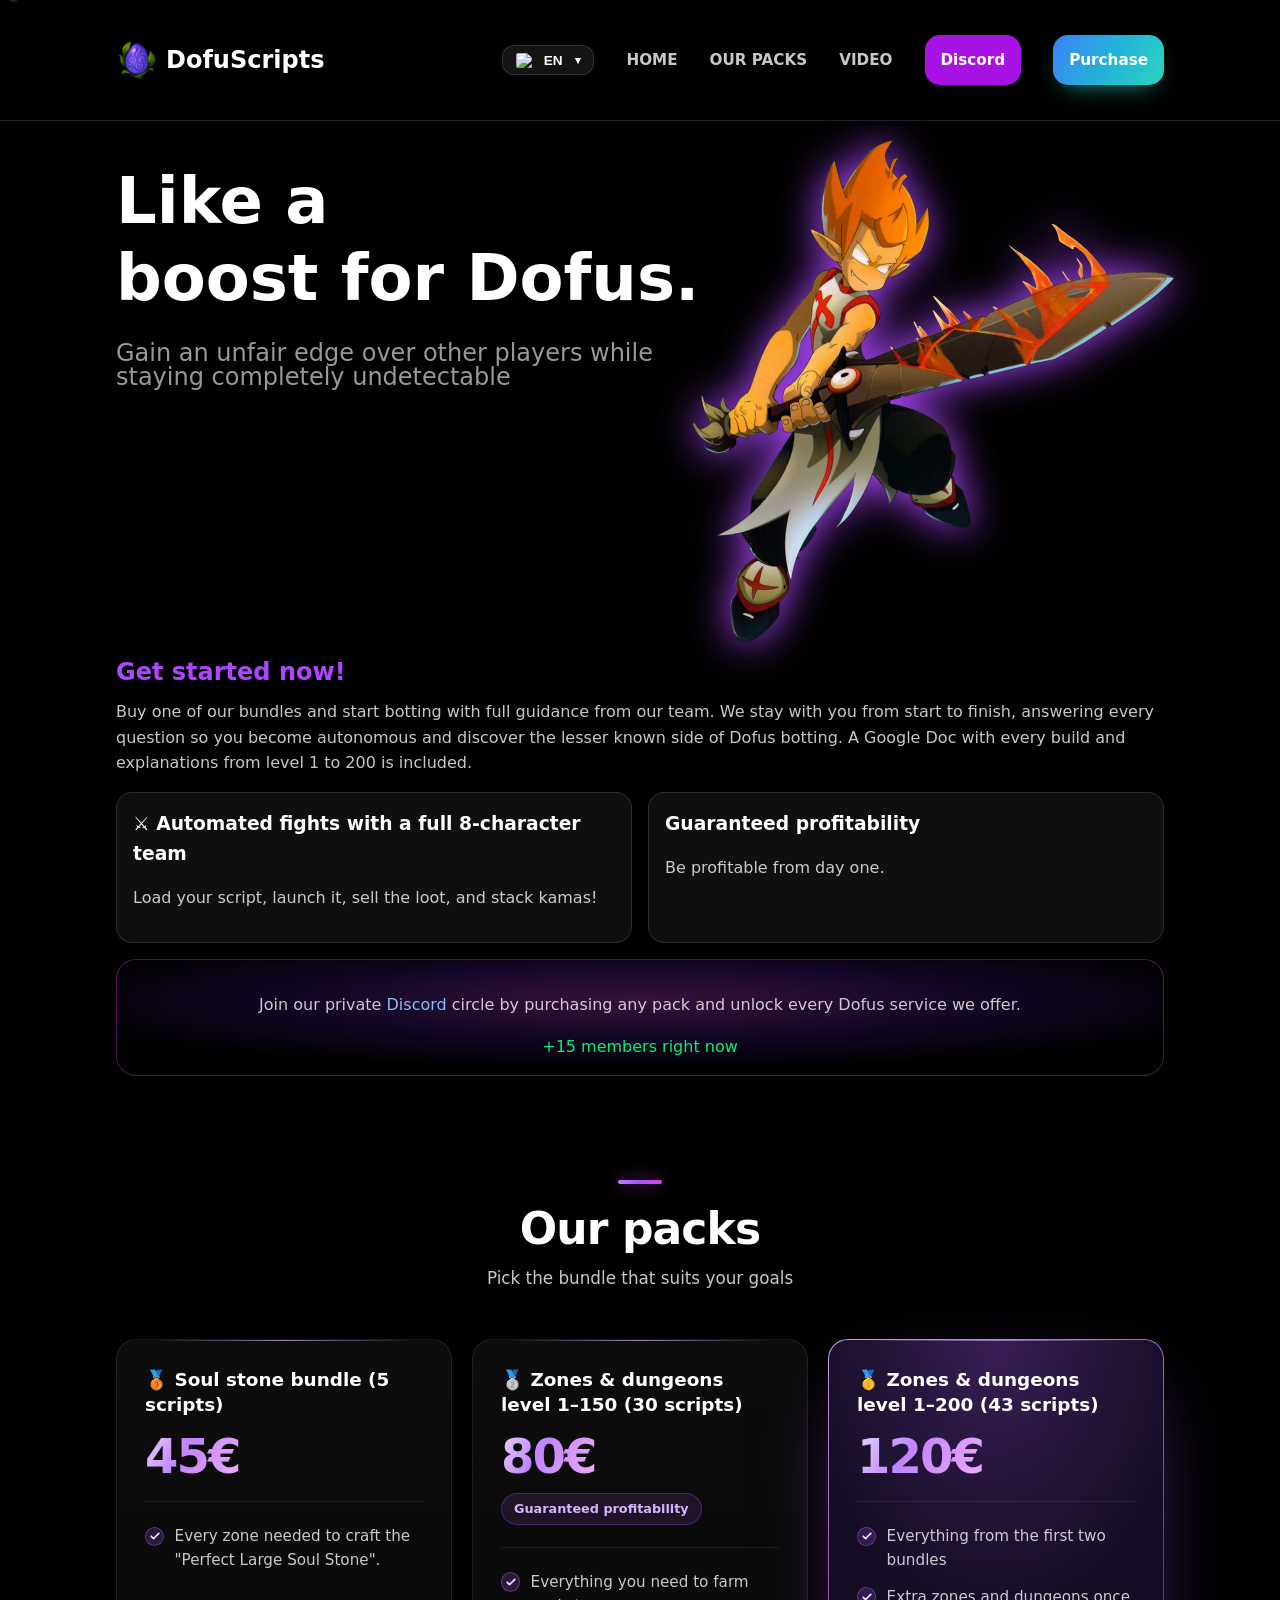
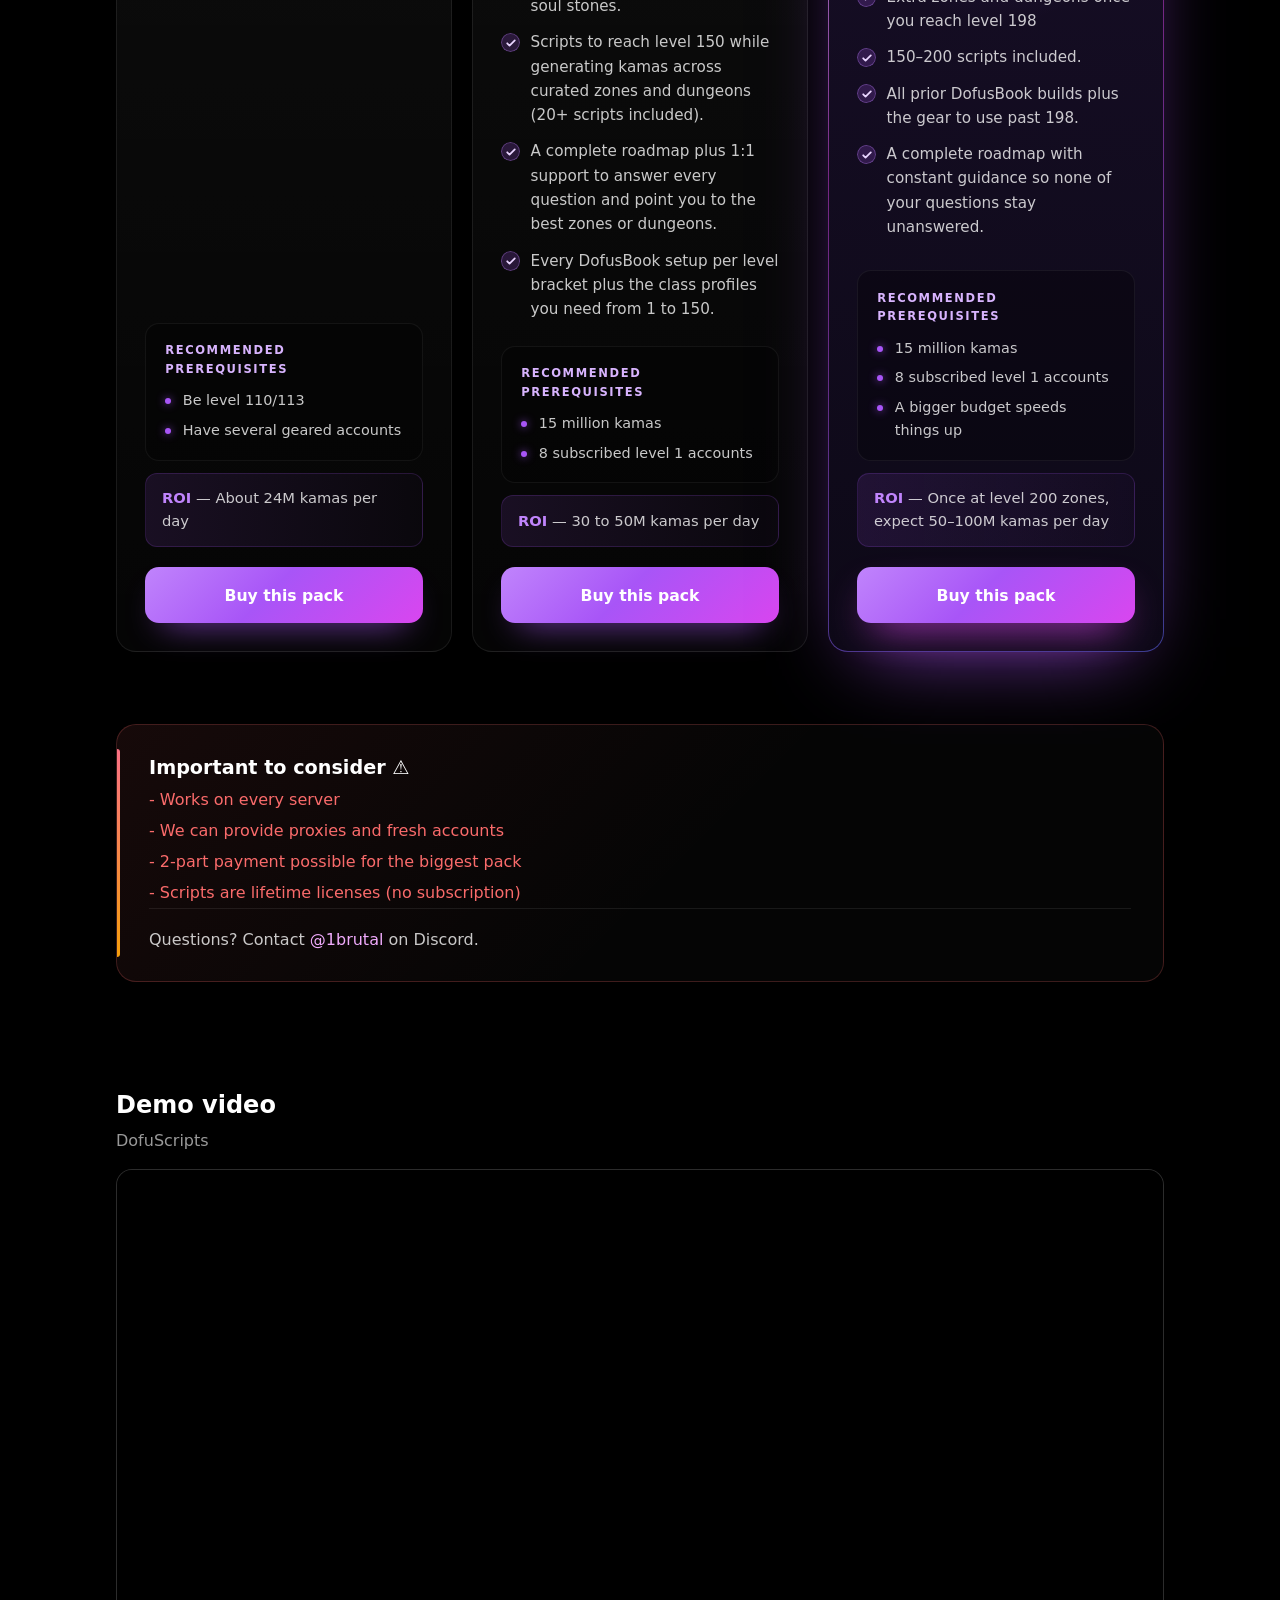
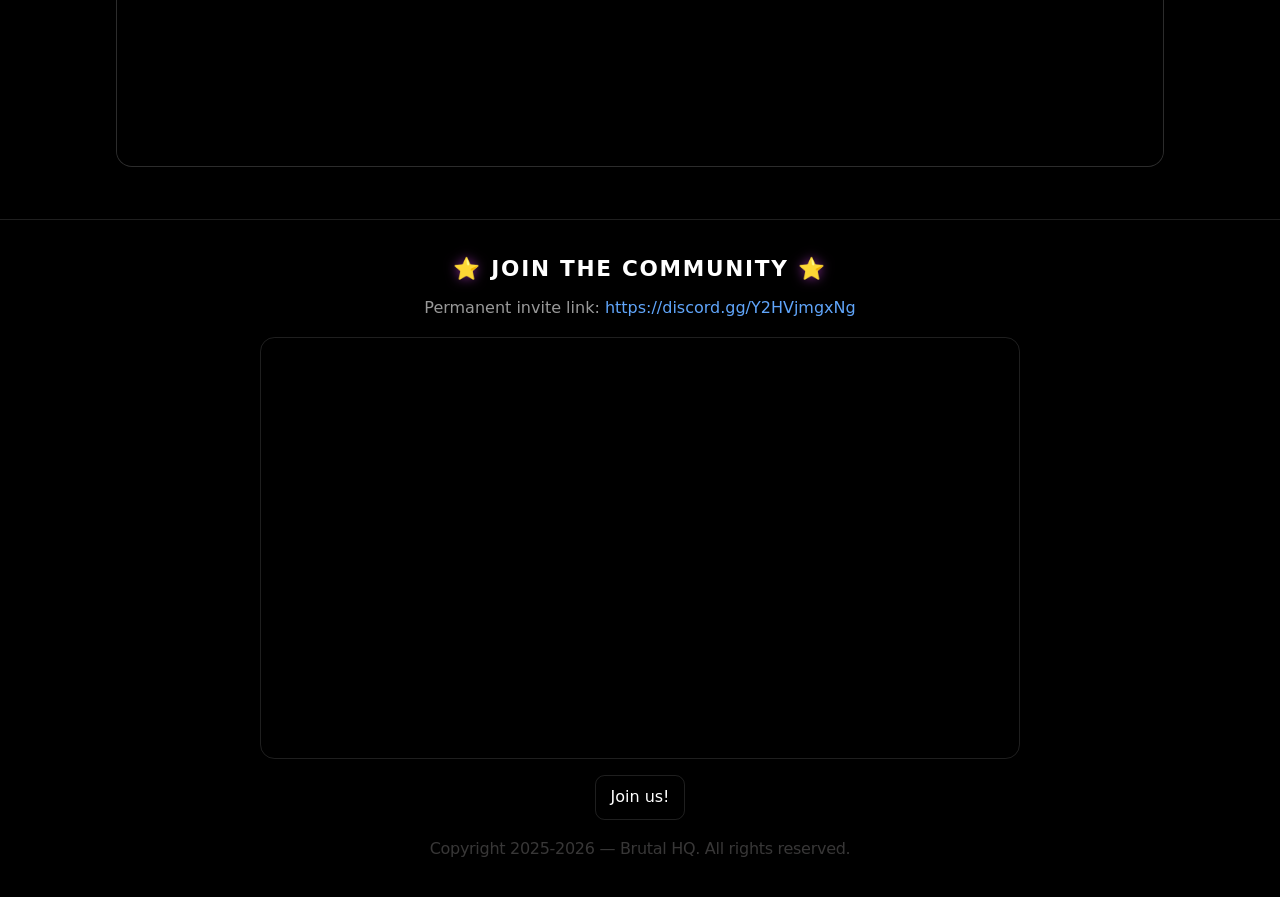
==== commit b02e92d0: "feat: boutons d'achat Stripe et page de remerciement - Bouton "Acheter" dans le menu, a droite de Di" ====
--- a/en/index.html
+++ b/en/index.html
@@ -284,6 +284,7 @@
         <strong><a href="#video" data-i18n="nav.video">VIDEO</a></strong>
         <strong><a href="https://discord.gg/Y2HVjmgxNg" class="nav-button" target="_blank"
             rel="noopener" data-i18n="nav.discord">Discord</a></strong>
+        <strong><a href="#packs" class="nav-button nav-button-buy" data-i18n="nav.purchase">Purchase</a></strong>
       </nav>
       <button id="burger" class="burger" aria-label="Ouvrir le menu">☰</button>
     </div>
@@ -355,6 +356,8 @@
               </ul>
             </div>
             <p class="muted rentability" data-i18n="pack1.rentability"><strong style="color:#AD46FF">ROI</strong> — About 24M kamas per day</p>
+            <a class="pack-buy" data-stripe="pack1" href="https://discord.gg/Y2HVjmgxNg"
+              target="_blank" rel="noopener"><span data-i18n="packs.buy">Buy this pack</span></a>
           </div>
 
           <div class="card pack-card">
@@ -377,6 +380,8 @@
               </ul>
             </div>
             <p class="muted rentability" data-i18n="pack2.rentability"><strong style="color:#AD46FF">ROI</strong> — 30 to 50M kamas per day</p>
+            <a class="pack-buy" data-stripe="pack2" href="https://discord.gg/Y2HVjmgxNg"
+              target="_blank" rel="noopener"><span data-i18n="packs.buy">Buy this pack</span></a>
           </div>
 
           <div class="card pack-card pack-featured">
@@ -400,6 +405,8 @@
               </ul>
             </div>
             <p class="muted rentability" data-i18n="pack3.rentability"><strong style="color:#AD46FF">ROI</strong> — Once at level 200 zones, expect 50–100M kamas per day</p>
+            <a class="pack-buy" data-stripe="pack3" href="https://discord.gg/Y2HVjmgxNg"
+              target="_blank" rel="noopener"><span data-i18n="packs.buy">Buy this pack</span></a>
           </div>
         </div>
 
--- a/style.css
+++ b/style.css
@@ -1174,3 +1174,64 @@
       transform: translate(-50%, -50%) scale(.5) rotate(45deg);
     }
   }
+
+  /* === Bouton "Acheter" du menu === */
+  .nav-button-buy {
+    background-color: transparent;
+    background-image: linear-gradient(120deg, #3b82f6 0%, #22b6d6 55%, #2dd4bf 100%);
+    box-shadow: 0 10px 24px -12px rgba(45, 212, 191, .8);
+  }
+
+  .nav-button-buy:hover {
+    background-image: linear-gradient(120deg, #2563eb 0%, #0ea5c4 55%, #14b8a6 100%);
+    box-shadow: 0 14px 30px -12px rgba(45, 212, 191, .95);
+  }
+
+  /* === Bouton "Acheter ce pack" dans chaque carte === */
+  #packs .pack-buy {
+    display: block;
+    margin-top: 1.25rem;
+    padding: .95rem 1rem;
+    border-radius: 14px;
+    background: var(--pk-grad);
+    color: #fff;
+    font-size: .98rem;
+    font-weight: 700;
+    text-align: center;
+    text-decoration: none;
+    box-shadow: 0 16px 34px -18px rgba(168, 85, 247, .9);
+    transition: transform .25s var(--pk-ease), box-shadow .25s ease, filter .25s ease;
+  }
+
+  #packs .pack-buy:hover {
+    transform: translateY(-2px);
+    filter: brightness(1.08);
+    box-shadow: 0 22px 44px -18px rgba(217, 70, 239, .95);
+  }
+
+  #packs .pack-featured .pack-buy {
+    box-shadow: 0 18px 40px -16px rgba(217, 70, 239, .95);
+  }
+
+  @media (prefers-reduced-motion: reduce) {
+
+    .nav-button-buy,
+    #packs .pack-buy {
+      transition: none;
+    }
+
+    #packs .pack-buy:hover {
+      transform: none;
+    }
+  }
+
+  /* Le menu porte maintenant deux boutons : on resserre sur ecran moyen */
+  @media (min-width: 769px) and (max-width: 1080px) {
+    .nav {
+      gap: 1.1rem;
+    }
+
+    .nav-button {
+      padding: .7rem .9rem;
+    }
+  }
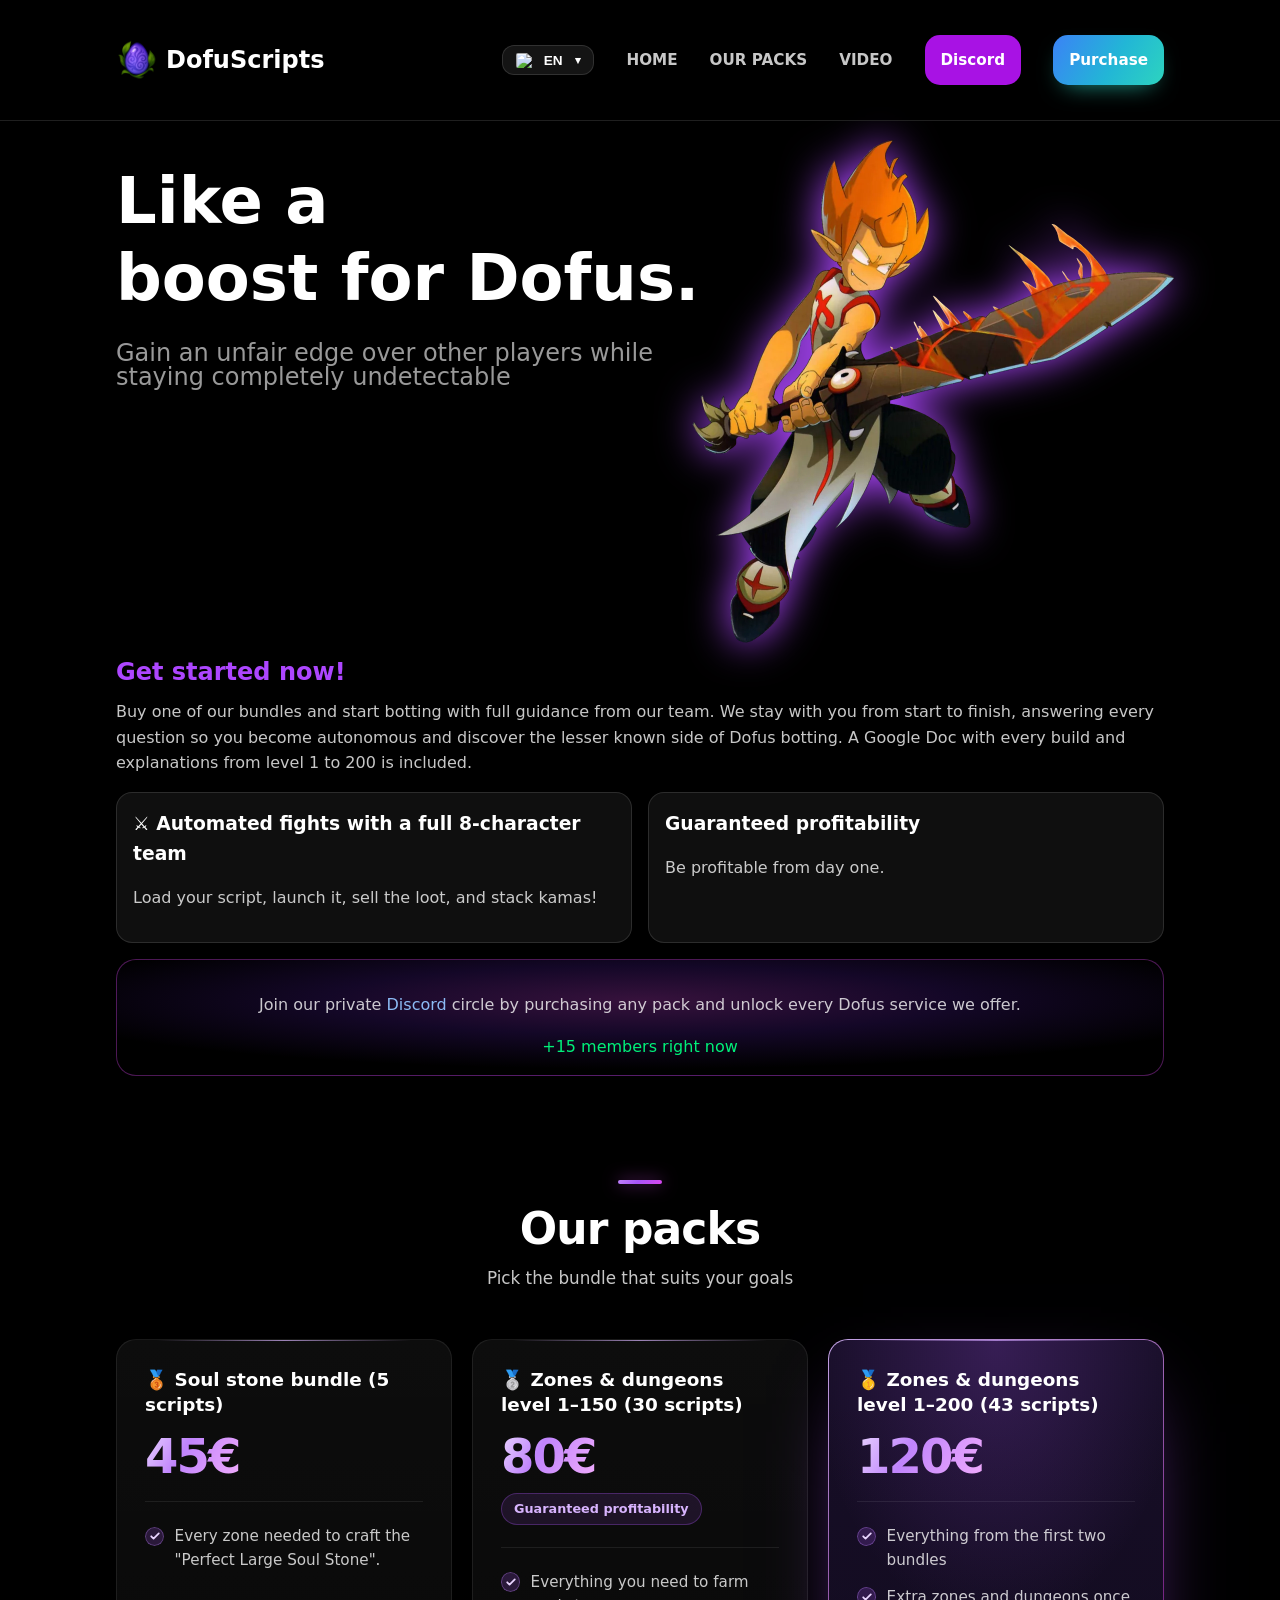
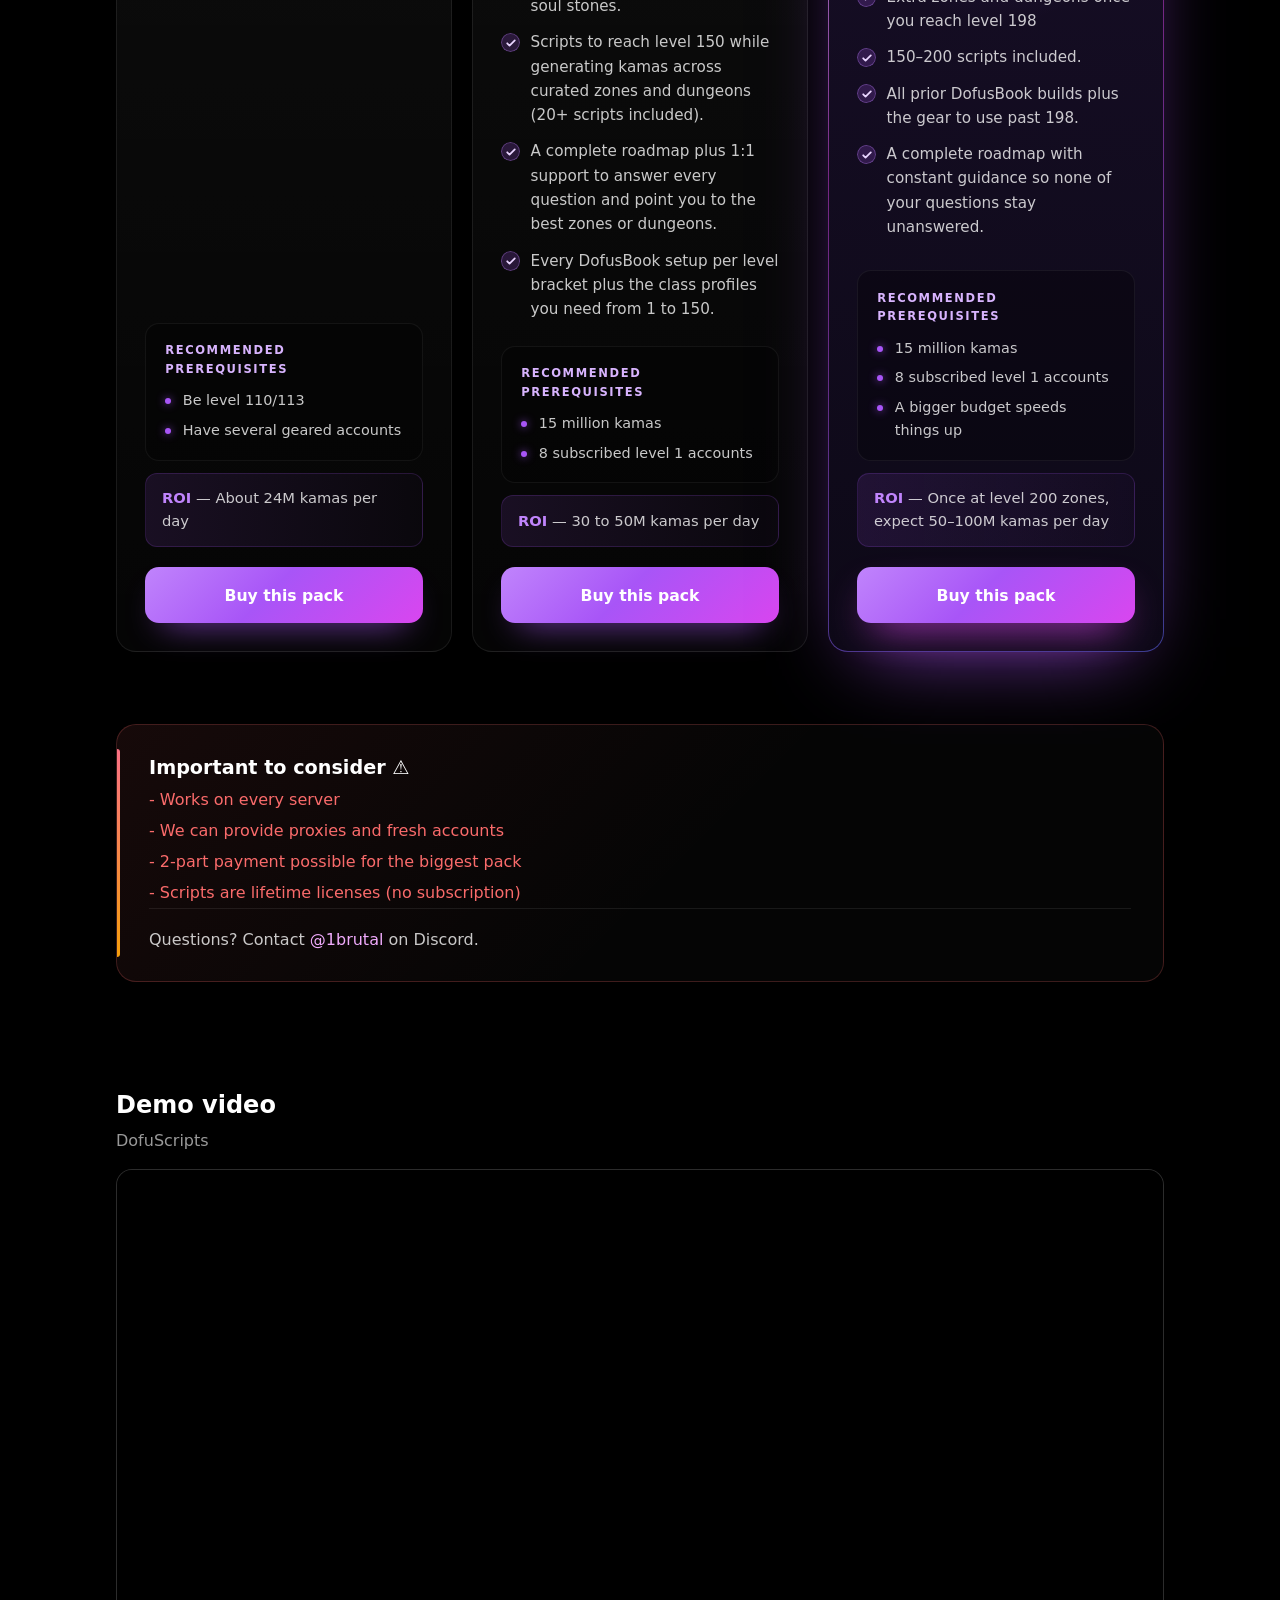
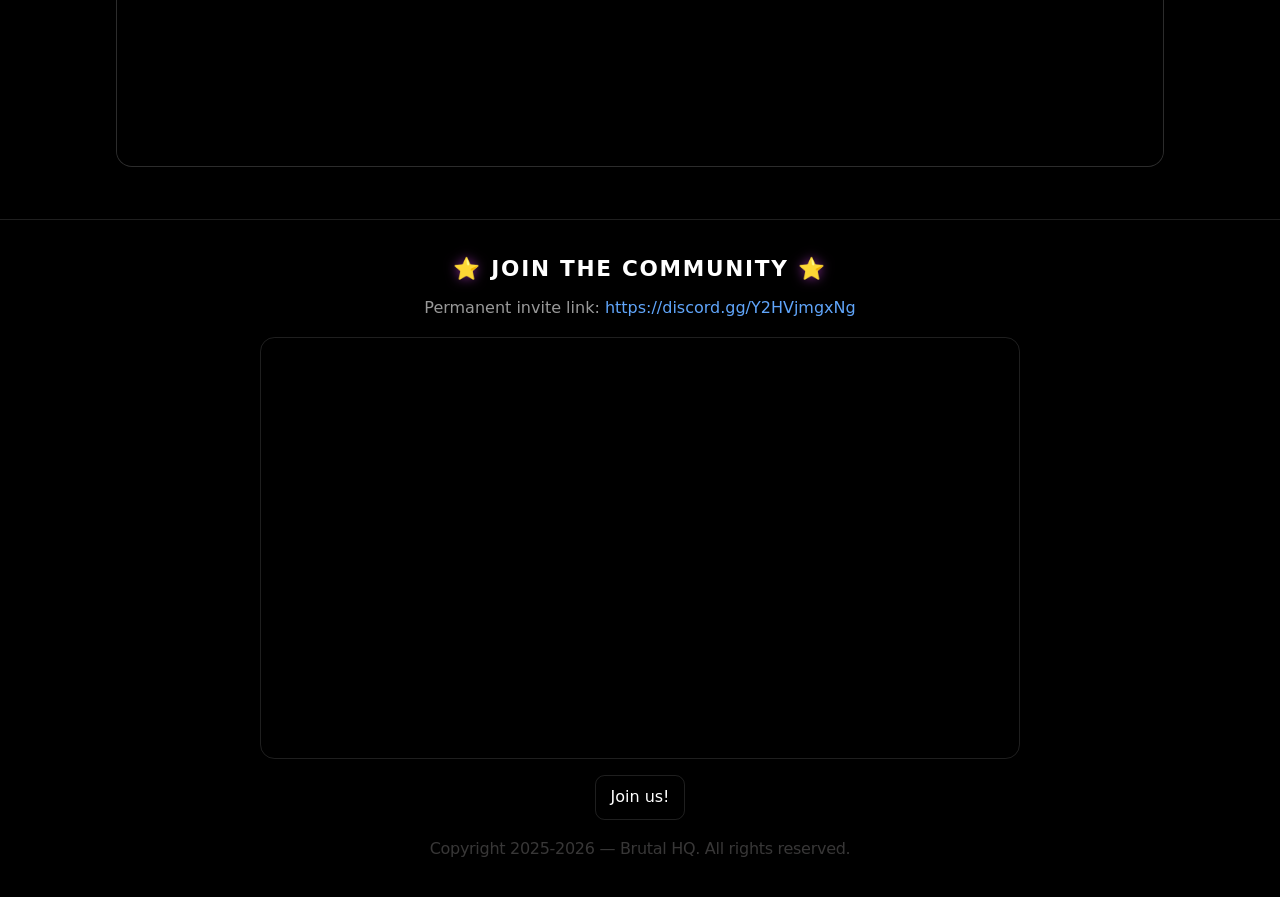
==== commit 9b22363f: "fix: versionne effect.js et style.css pour contourner le cache Cloudflare Cloudflare sert les assets" ====
--- a/en/index.html
+++ b/en/index.html
@@ -62,7 +62,7 @@
   <link rel="dns-prefetch" href="https://i.ytimg.com">
 
   <!-- Script JS -->
-  <script src="../effect.js" defer></script>
+  <script src="../effect.js?v=2" defer></script>
 
   <!-- ===== Données structurées Schema.org ===== -->
   <script type="application/ld+json">
@@ -230,7 +230,7 @@
   </script>
 
   <!-- ======= CSS ======= -->
-  <link rel="stylesheet" href="../style.css">
+  <link rel="stylesheet" href="../style.css?v=2">
 
 </head>
 
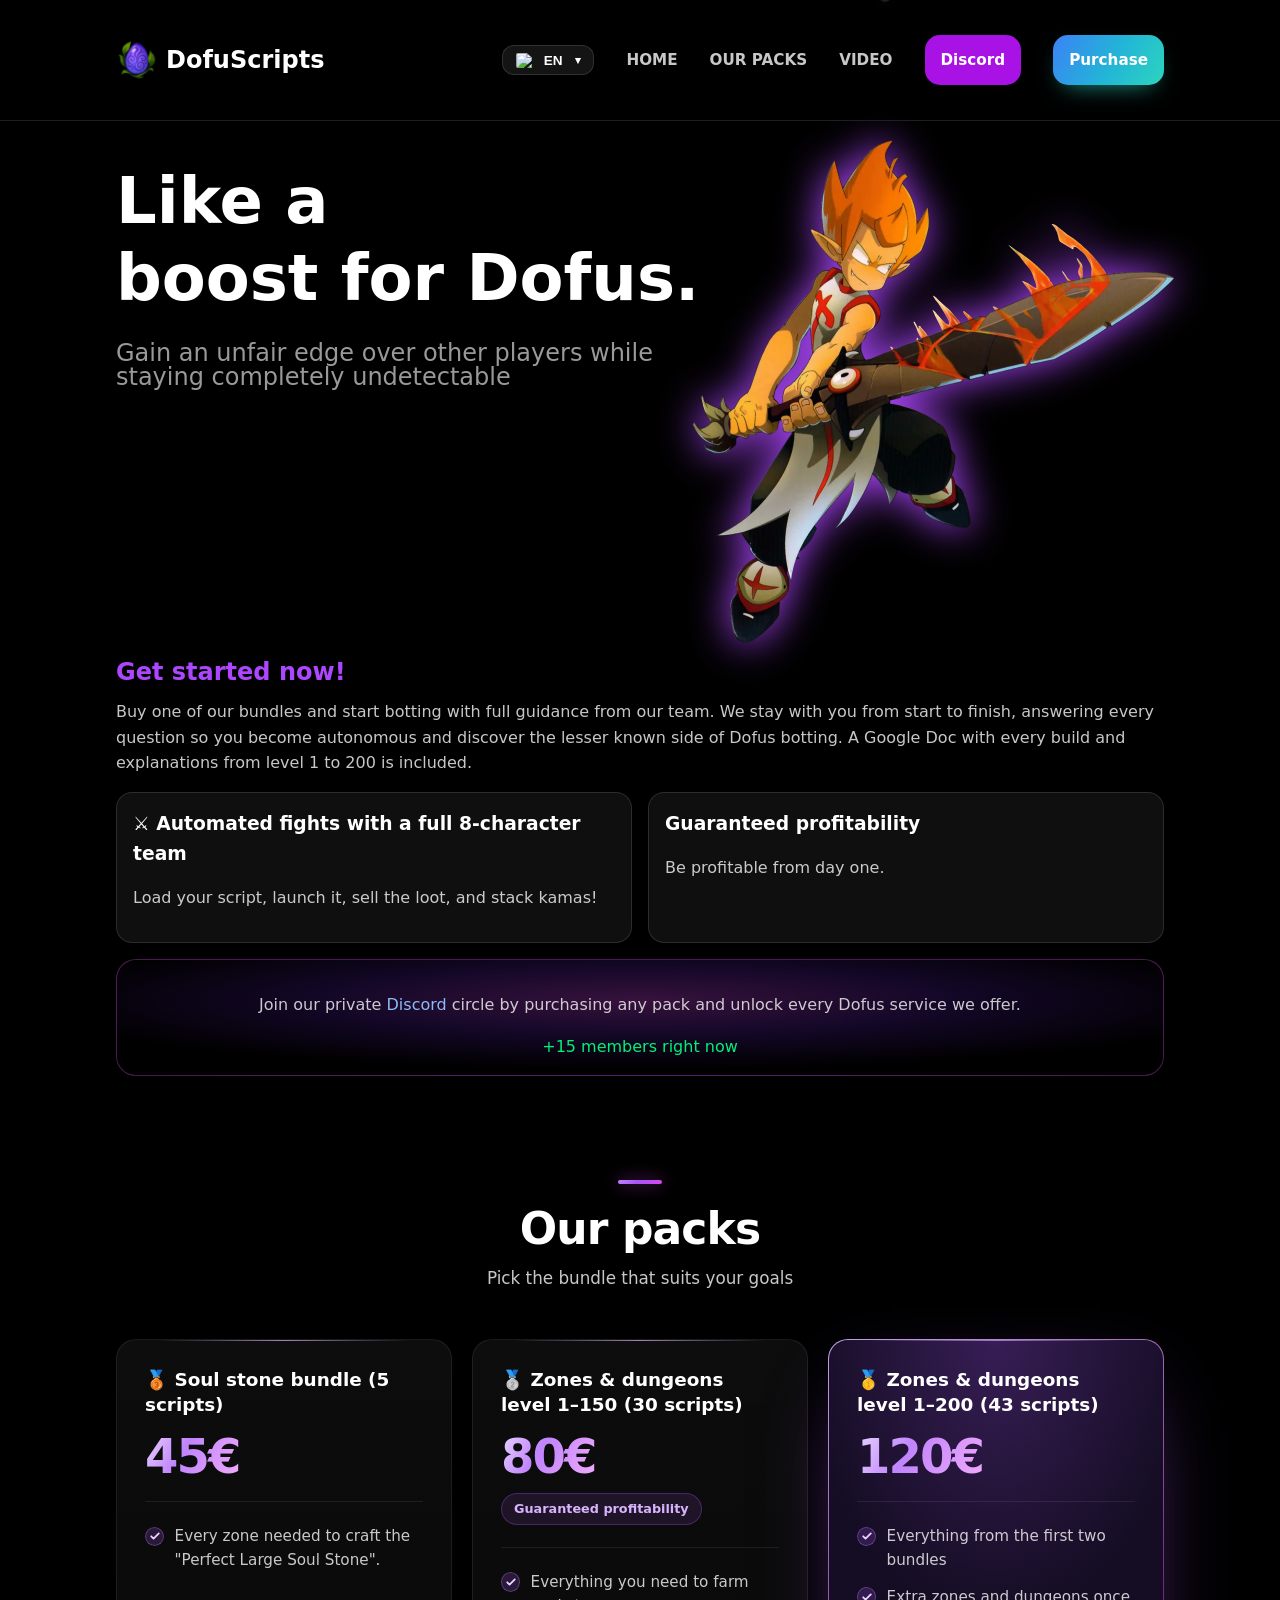
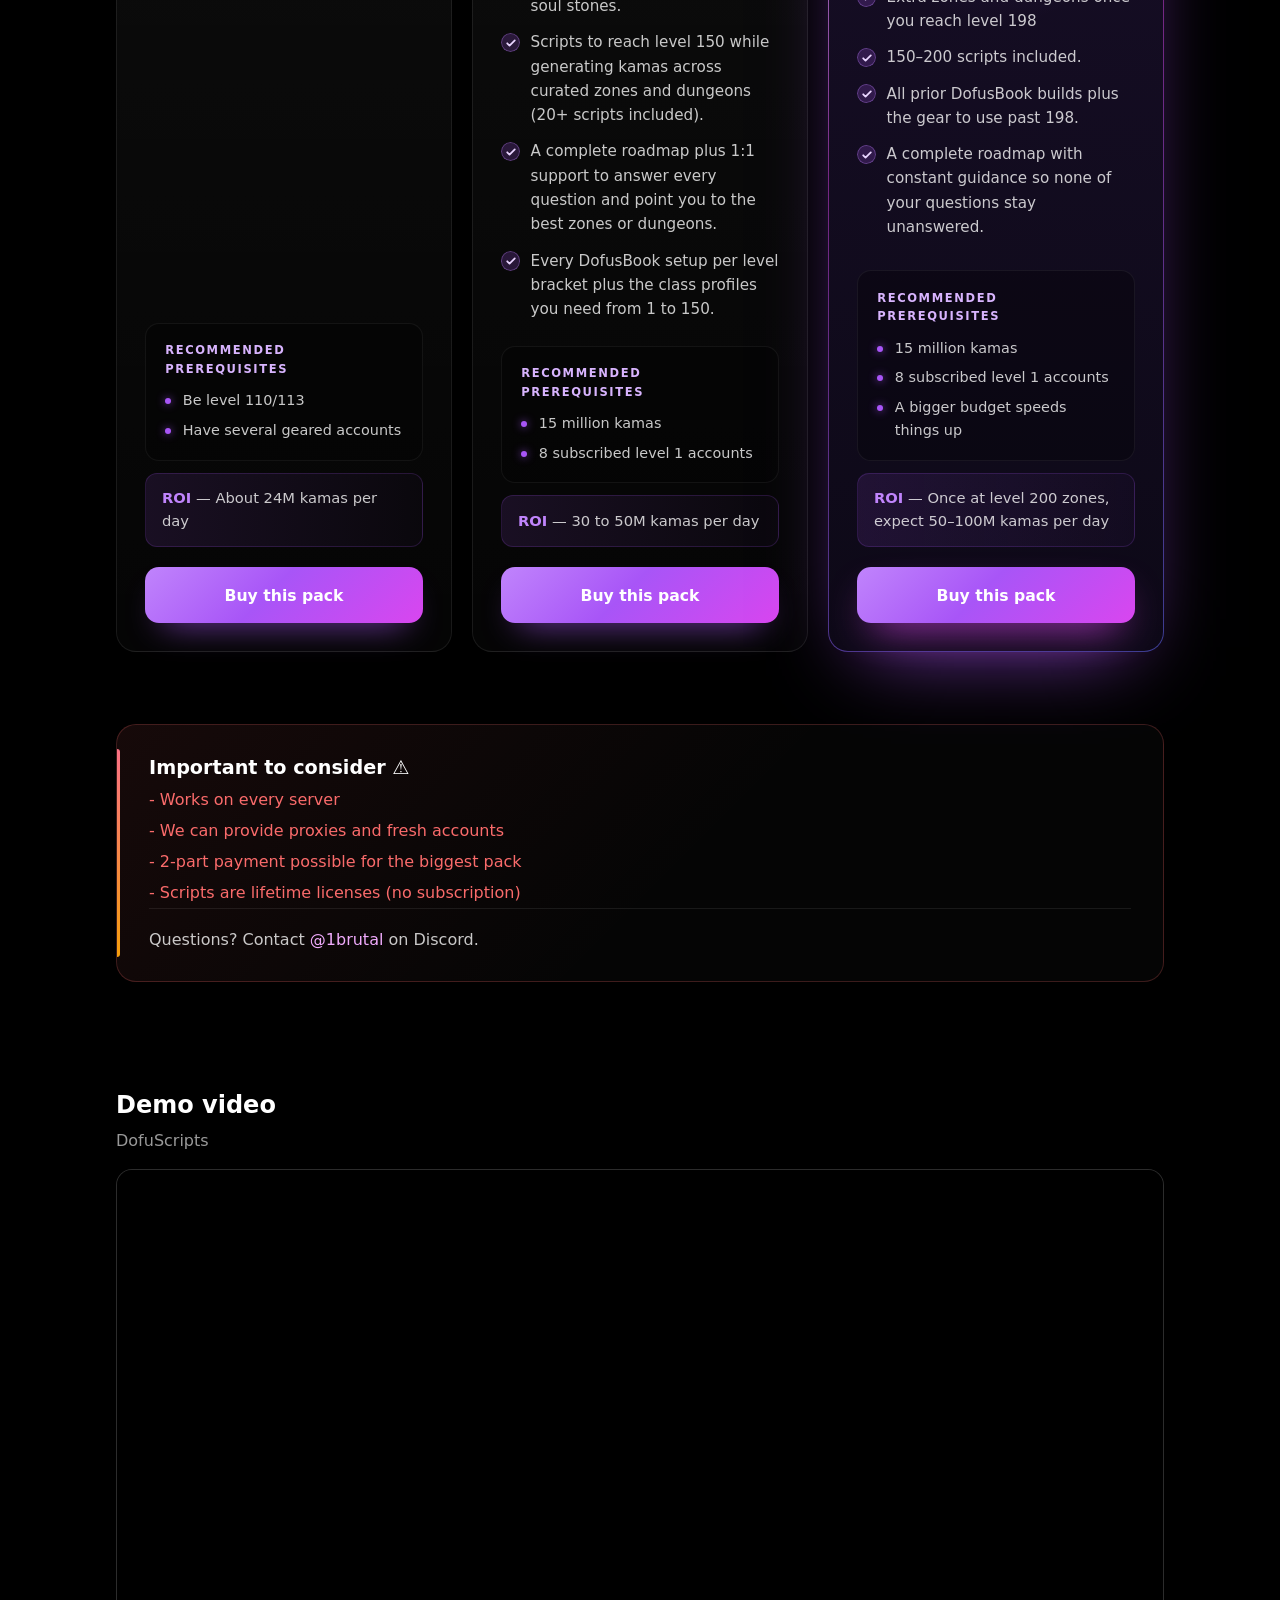
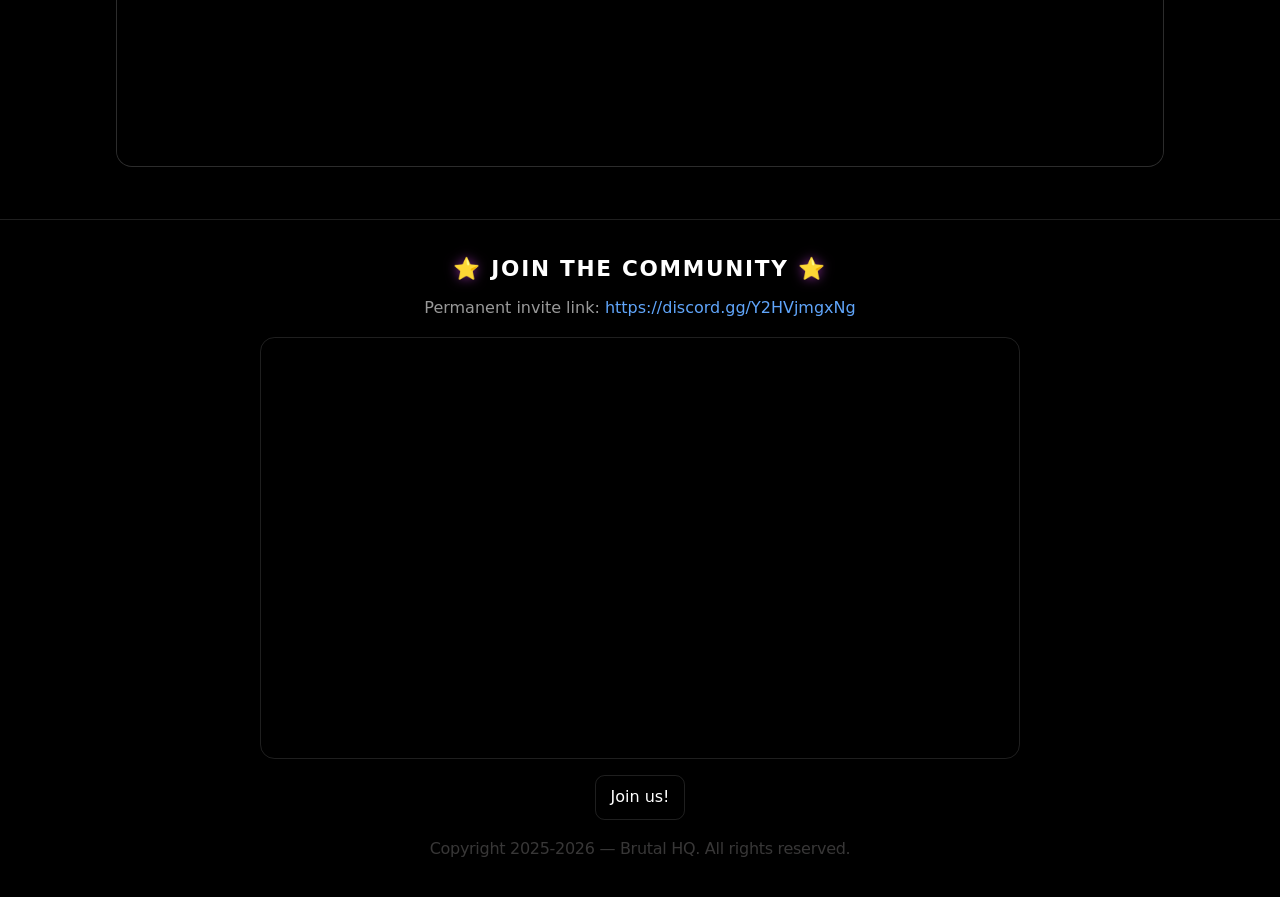
==== commit ae009776: "feat: selecteur de langue sur merci.html, depart du reflet corrige merci.html - Rangee de 5 drapeaux" ====
--- a/en/index.html
+++ b/en/index.html
@@ -230,7 +230,7 @@
   </script>
 
   <!-- ======= CSS ======= -->
-  <link rel="stylesheet" href="../style.css?v=2">
+  <link rel="stylesheet" href="../style.css?v=6">
 
 </head>
 
--- a/style.css
+++ b/style.css
@@ -1074,7 +1074,7 @@
   /* =========================================================
      Tristepin — animation au chargement (sans déplacement)
      1. l'image apparaît en fondu
-     2. un reflet file le long de la lame, de la garde à la pointe
+     2. un reflet part juste après l'œil de la garde et file jusqu'à la pointe
      3. un éclat en étoile s'allume sur la pointe
      Le masque blade-mask.png ne laisse passer la lumière que sur la lame.
      ========================================================= */
@@ -1109,8 +1109,8 @@
         rgba(180, 215, 255, .35) 72%,
         transparent 100%);
     opacity: 0;
-    transform: translateX(170%) rotate(-18deg);
-    animation: blade-shine 1s cubic-bezier(.45, 0, .2, 1) .75s both;
+    transform: translateX(215%) rotate(-18deg);
+    animation: blade-shine 1s cubic-bezier(.45, 0, .2, 1) .85s both;
   }
 
   /* Éclat en étoile à la pointe de l'épée */
@@ -1128,7 +1128,7 @@
       linear-gradient(0deg, transparent, rgba(255, 255, 255, .95) 50%, transparent) center / 3% 100% no-repeat;
     opacity: 0;
     transform: translate(-50%, -50%) scale(.2);
-    animation: blade-glint 1s ease-out 1.55s both;
+    animation: blade-glint 1s ease-out 1.65s both;
   }
 
   @keyframes tristepin-fade {
@@ -1142,19 +1142,21 @@
   }
 
   @keyframes blade-shine {
+
+    /* Pleine opacite des la premiere image : sinon la lumiere
+       n'apparaît qu'au tiers de la lame, bande deja en route. */
     0% {
-      opacity: 0;
-      transform: translateX(170%) rotate(-18deg);
-    }
-
-    15%,
+      opacity: 1;
+      transform: translateX(215%) rotate(-18deg);
+    }
+
     80% {
       opacity: 1;
     }
 
     100% {
       opacity: 0;
-      transform: translateX(690%) rotate(-18deg);
+      transform: translateX(705%) rotate(-18deg);
     }
   }
 
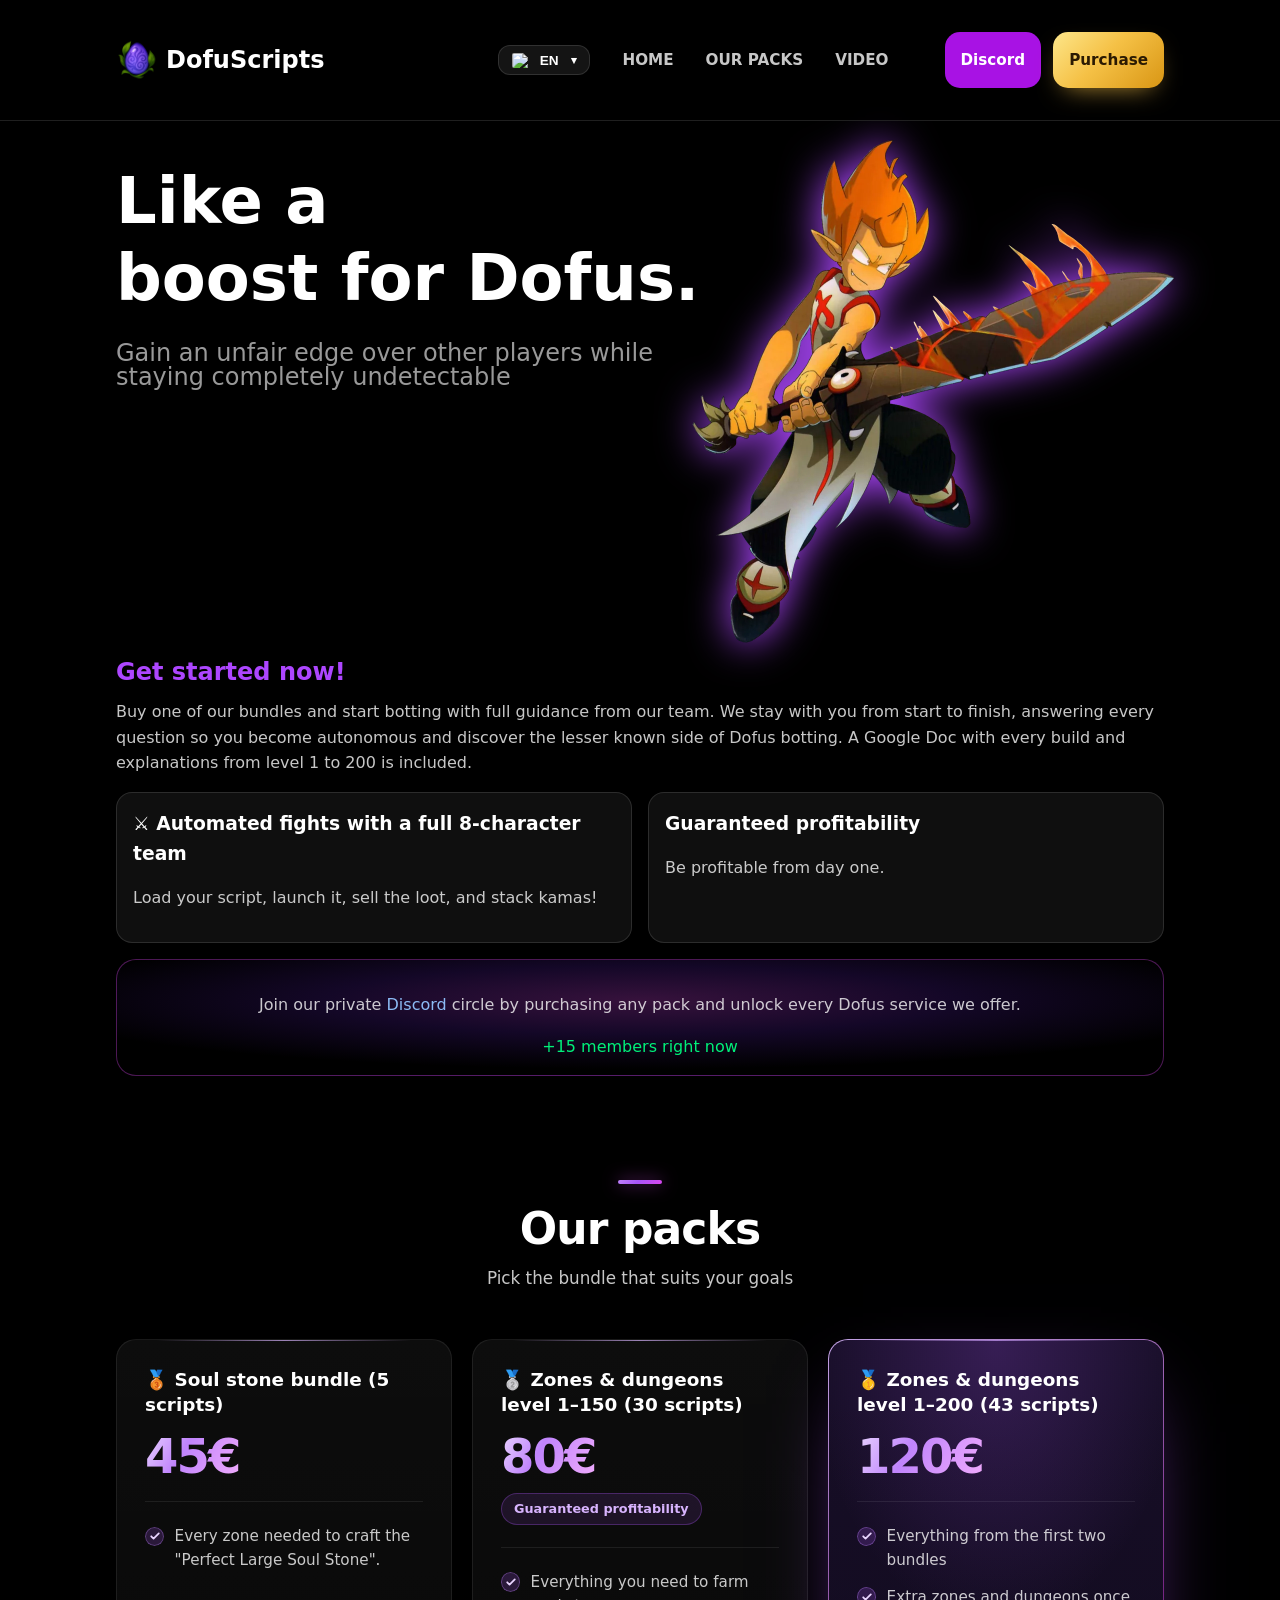
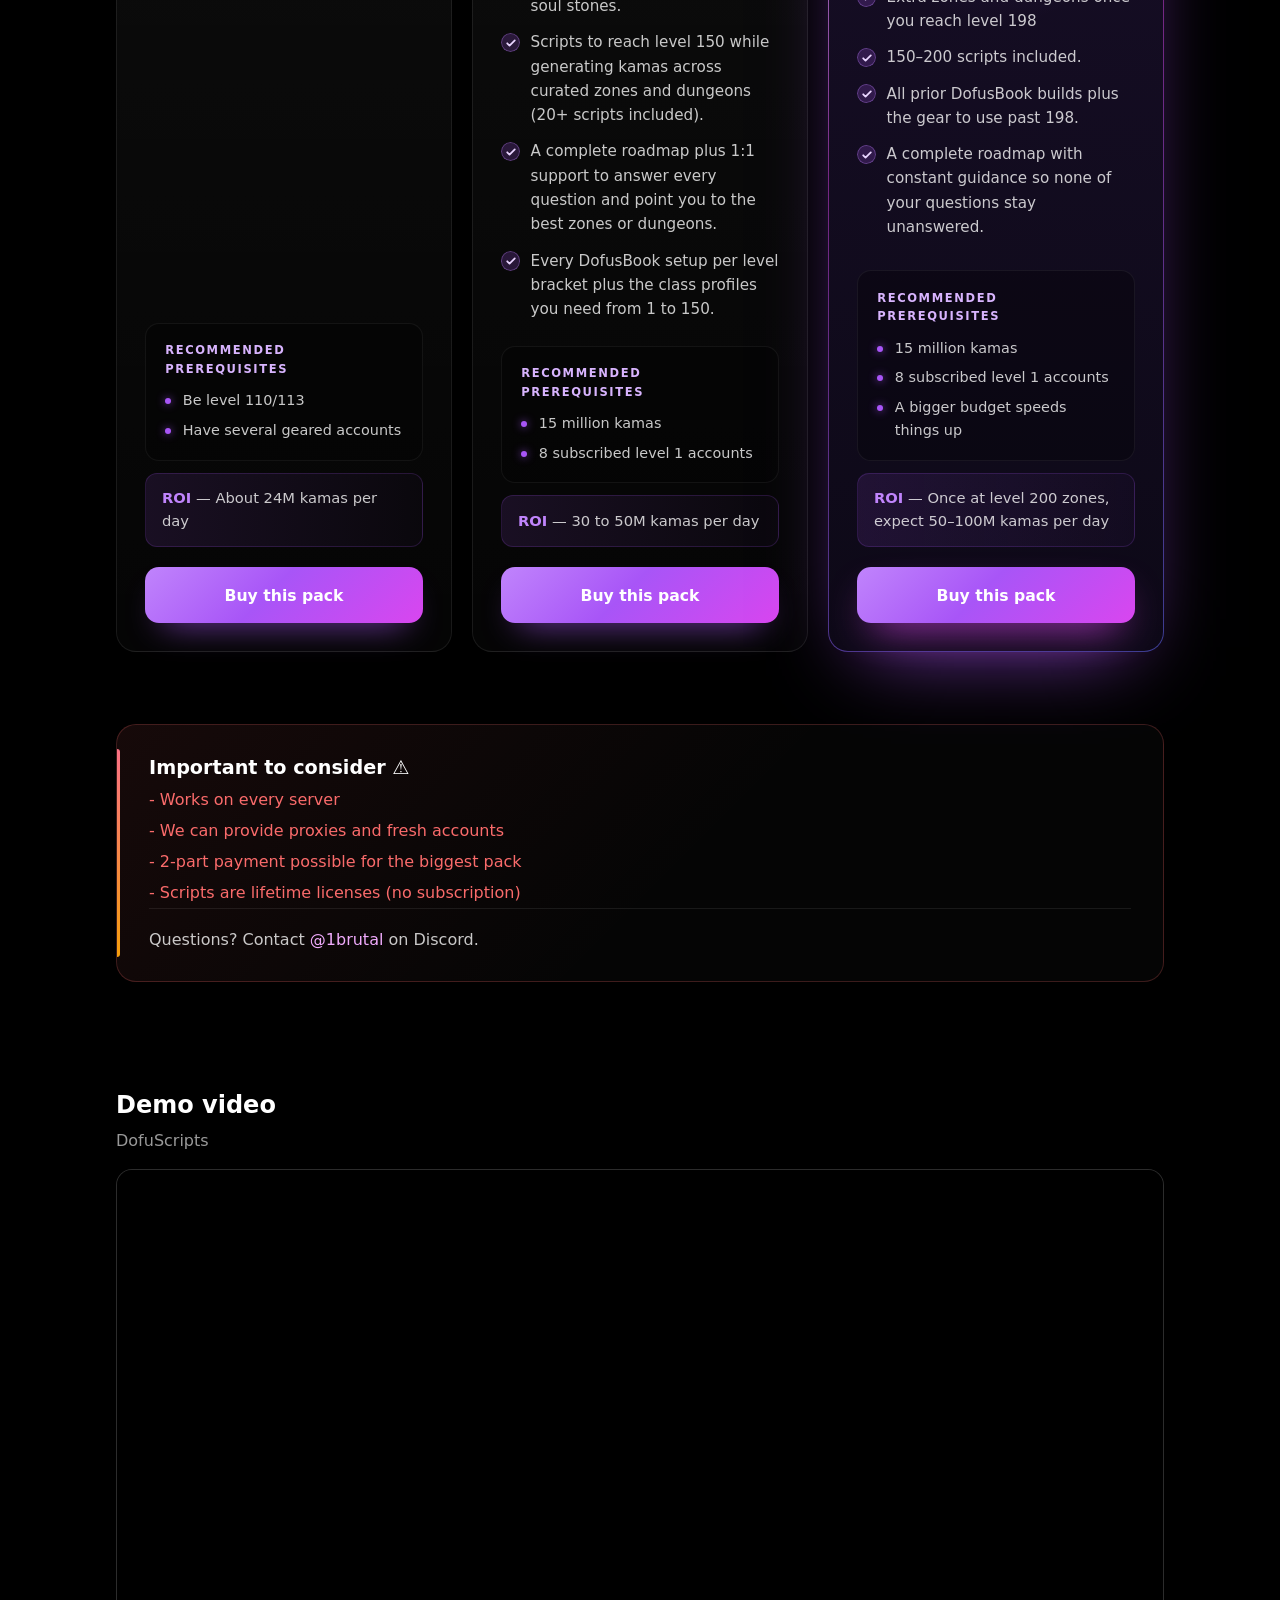
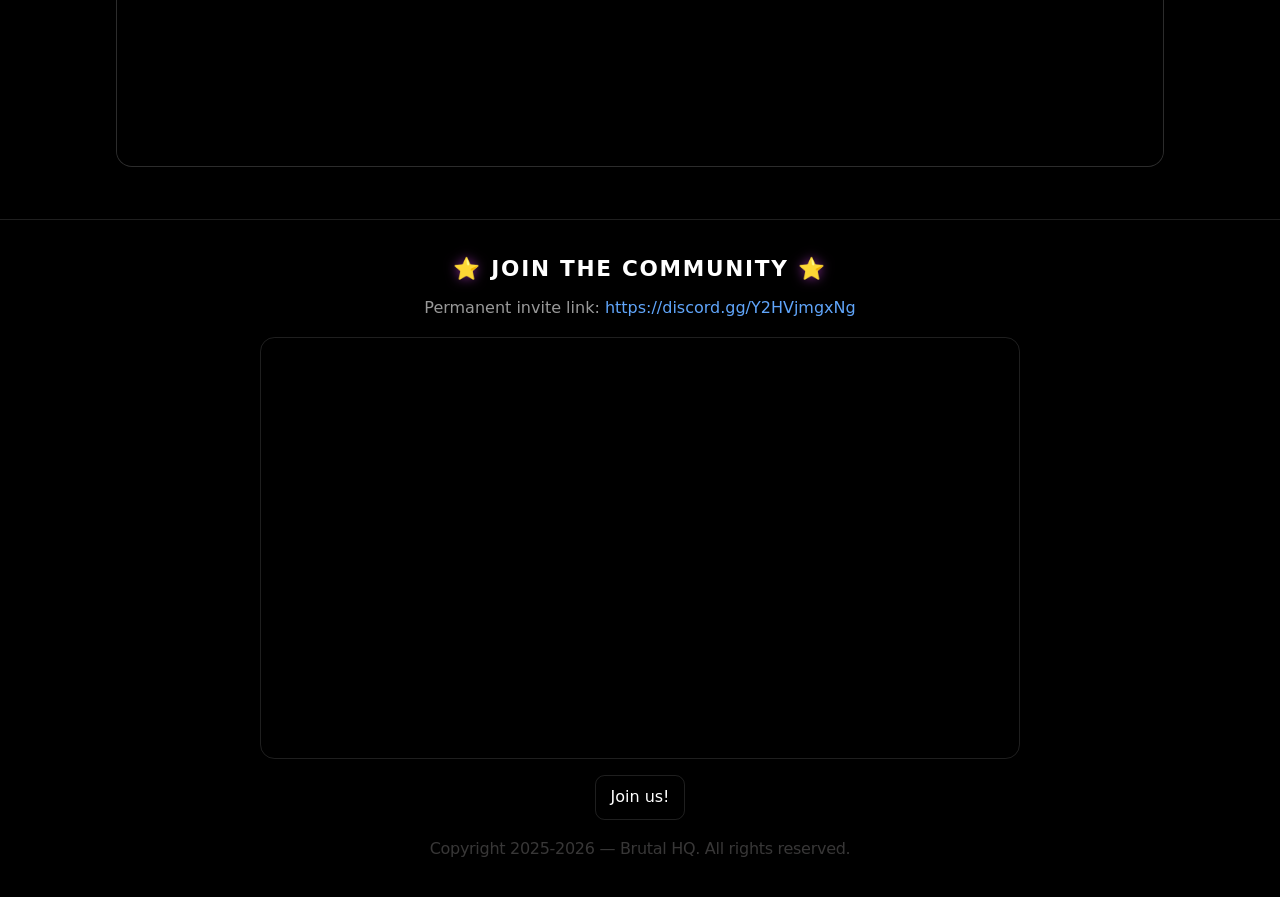
==== commit 92bd447b: "feat: menu retravaille, bouton Acheter dore, reflet de lame recale Menu - Les deux boutons sont regr" ====
--- a/en/index.html
+++ b/en/index.html
@@ -62,7 +62,7 @@
   <link rel="dns-prefetch" href="https://i.ytimg.com">
 
   <!-- Script JS -->
-  <script src="../effect.js?v=2" defer></script>
+  <script src="../effect.js?v=3" defer></script>
 
   <!-- ===== Données structurées Schema.org ===== -->
   <script type="application/ld+json">
@@ -230,7 +230,7 @@
   </script>
 
   <!-- ======= CSS ======= -->
-  <link rel="stylesheet" href="../style.css?v=6">
+  <link rel="stylesheet" href="../style.css?v=18">
 
 </head>
 
@@ -282,9 +282,11 @@
         <strong><a href="#accueil" data-i18n="nav.home">HOME</a></strong>
         <strong><a href="#packs" data-i18n="nav.packs">OUR PACKS</a></strong>
         <strong><a href="#video" data-i18n="nav.video">VIDEO</a></strong>
-        <strong><a href="https://discord.gg/Y2HVjmgxNg" class="nav-button" target="_blank"
-            rel="noopener" data-i18n="nav.discord">Discord</a></strong>
-        <strong><a href="#packs" class="nav-button nav-button-buy" data-i18n="nav.purchase">Purchase</a></strong>
+        <div class="nav-actions">
+          <strong><a href="https://discord.gg/Y2HVjmgxNg" class="nav-button" target="_blank"
+              rel="noopener" data-i18n="nav.discord">Discord</a></strong>
+          <strong><a href="#packs" class="nav-button nav-button-buy" data-i18n="nav.purchase">Purchase</a></strong>
+        </div>
       </nav>
       <button id="burger" class="burger" aria-label="Ouvrir le menu">☰</button>
     </div>
--- a/style.css
+++ b/style.css
@@ -73,8 +73,7 @@
 
   .nav-button:hover {
     background-color: #9333ea;
-    box-shadow: 0 0 12px rgba(168, 85, 247, .5);
-    transform: translateY(-2px);
+    box-shadow: 0 0 14px rgba(168, 85, 247, .55);
   }
 
   .burger {
@@ -449,10 +448,11 @@
     border: 0
   }
 
-  .nav-button:hover {
-    transform: scale(1.1);
-    /* agrandit légèrement le bouton */
-
+  /* Au survol, seul le halo change : ni deplacement ni agrandissement.
+     ".nav a:hover" applique un translateY aux liens du menu, il faut
+     une specificite superieure pour le neutraliser sur les boutons. */
+  .nav .nav-button:hover {
+    transform: none;
   }
 
   .nav {
@@ -1090,8 +1090,8 @@
     overflow: hidden;
     pointer-events: none;
     mix-blend-mode: screen;
-    -webkit-mask: url("blade-mask.png") center / contain no-repeat;
-    mask: url("blade-mask.png") center / contain no-repeat;
+    -webkit-mask: url("blade-mask.png?v=2") center / contain no-repeat;
+    mask: url("blade-mask.png?v=2") center / contain no-repeat;
   }
 
   /* Bande de lumière, perpendiculaire à la lame, qui file vers la pointe */
@@ -1109,8 +1109,8 @@
         rgba(180, 215, 255, .35) 72%,
         transparent 100%);
     opacity: 0;
-    transform: translateX(215%) rotate(-18deg);
-    animation: blade-shine 1s cubic-bezier(.45, 0, .2, 1) .85s both;
+    transform: translateX(194%) rotate(-18deg);
+    animation: blade-shine 1s cubic-bezier(.45, 0, .2, 1) .6s forwards;
   }
 
   /* Éclat en étoile à la pointe de l'épée */
@@ -1128,7 +1128,7 @@
       linear-gradient(0deg, transparent, rgba(255, 255, 255, .95) 50%, transparent) center / 3% 100% no-repeat;
     opacity: 0;
     transform: translate(-50%, -50%) scale(.2);
-    animation: blade-glint 1s ease-out 1.65s both;
+    animation: blade-glint 1s ease-out 1.45s both;
   }
 
   @keyframes tristepin-fade {
@@ -1147,7 +1147,7 @@
        n'apparaît qu'au tiers de la lame, bande deja en route. */
     0% {
       opacity: 1;
-      transform: translateX(215%) rotate(-18deg);
+      transform: translateX(194%) rotate(-18deg);
     }
 
     80% {
@@ -1177,16 +1177,75 @@
     }
   }
 
-  /* === Bouton "Acheter" du menu === */
+  /* === Les deux boutons du menu, detaches des liens texte === */
+  .nav-actions {
+    display: flex;
+    align-items: center;
+    gap: .75rem;
+    /* s'ajoute au gap du .nav : ecarte la paire des liens texte */
+    margin-left: 1.5rem;
+  }
+
+  /* Les <strong> passent en flex : le lien devient un bloc et n'est plus
+     aligne sur la ligne de base. Sans ca, overflow:hidden decale le
+     bouton vers le haut par rapport au Discord voisin. */
+  .nav-actions strong {
+    display: flex;
+    align-items: center;
+  }
+
+  /* === Bouton "Acheter" du menu ===
+     Or champagne : seul bouton dore de la page, il tranche avec le
+     magenta du Discord et concentre l'attention sur l'achat.
+     Texte en brun tres sombre, obligatoire : du blanc sur de l'or
+     ne passe pas le contraste minimum et devient illisible. */
   .nav-button-buy {
+    /* overflow : decoupe le reflet aux coins arrondis du bouton */
+    position: relative;
+    overflow: hidden;
     background-color: transparent;
-    background-image: linear-gradient(120deg, #3b82f6 0%, #22b6d6 55%, #2dd4bf 100%);
-    box-shadow: 0 10px 24px -12px rgba(45, 212, 191, .8);
+    background-image: linear-gradient(135deg, #fde68a 0%, #f5c146 45%, #d99614 100%);
+    color: #2b1a02 !important;
+    box-shadow: 0 10px 26px -12px rgba(245, 193, 70, .8);
+  }
+
+  /* Reflet qui balaie le bouton toutes les 7 s */
+  .nav-button-buy::after {
+    content: "";
+    position: absolute;
+    top: -60%;
+    bottom: -60%;
+    left: 0;
+    width: 42%;
+    pointer-events: none;
+    background: linear-gradient(90deg,
+        transparent 0%,
+        rgba(255, 255, 255, .25) 35%,
+        rgba(255, 255, 255, .8) 50%,
+        rgba(255, 255, 255, .25) 65%,
+        transparent 100%);
+    z-index: 2;
+    transform: translateX(-260%) rotate(18deg);
+    /* Cycle de 10 s, dont 10 % (1 s) de balayage puis 9 s de pause.
+       Le delai de 10 s repousse le premier passage : la page se charge,
+       puis le reflet part a 10 s, 20 s, 30 s... tant qu'elle reste ouverte. */
+    animation: nav-buy-shine 10s linear 10s infinite;
+  }
+
+  @keyframes nav-buy-shine {
+    0% {
+      transform: translateX(-260%) rotate(18deg);
+    }
+
+    10%,
+    100% {
+      transform: translateX(420%) rotate(18deg);
+    }
   }
 
   .nav-button-buy:hover {
-    background-image: linear-gradient(120deg, #2563eb 0%, #0ea5c4 55%, #14b8a6 100%);
-    box-shadow: 0 14px 30px -12px rgba(45, 212, 191, .95);
+    background-image: linear-gradient(135deg, #fef3c7 0%, #fbd36b 45%, #eaa71f 100%);
+    box-shadow: 0 0 18px rgba(245, 193, 70, .7);
   }
 
   /* === Bouton "Acheter ce pack" dans chaque carte === */
@@ -1217,6 +1276,9 @@
 
   @media (prefers-reduced-motion: reduce) {
 
+    /* Choix assume : le reflet du bouton "Acheter" reste actif meme
+       en mode animations reduites. */
+
     .nav-button-buy,
     #packs .pack-buy {
       transition: none;
@@ -1224,6 +1286,37 @@
 
     #packs .pack-buy:hover {
       transform: none;
+    }
+  }
+
+  @media (max-width: 768px) {
+
+    /* Menu burger : les deux boutons s'empilent, meme largeur, centres.
+       Sans largeur imposee, chacun prend celle de son texte et "Discord"
+       parait decale par rapport au bouton d'achat, plus long. */
+    .nav-actions {
+      flex-direction: column;
+      align-items: center;
+      width: 100%;
+      /* meme gabarit que le menu de langue, juste au-dessus */
+      max-width: 240px;
+      margin-left: 0;
+      gap: 1rem;
+    }
+
+    /* Le <strong> repasse en bloc : en flex, le lien se calait a gauche. */
+    .nav-actions strong {
+      display: block;
+      width: 100%;
+    }
+
+    .nav-actions .nav-button {
+      display: block;
+      width: 100%;
+      /* .nav a impose margin:14px 0 : le gap suffit ici */
+      margin: 0;
+      text-align: center;
+      box-sizing: border-box;
     }
   }
 
@@ -1236,4 +1329,8 @@
     .nav-button {
       padding: .7rem .9rem;
     }
-  }
+
+    .nav-actions {
+      margin-left: .9rem;
+    }
+  }
